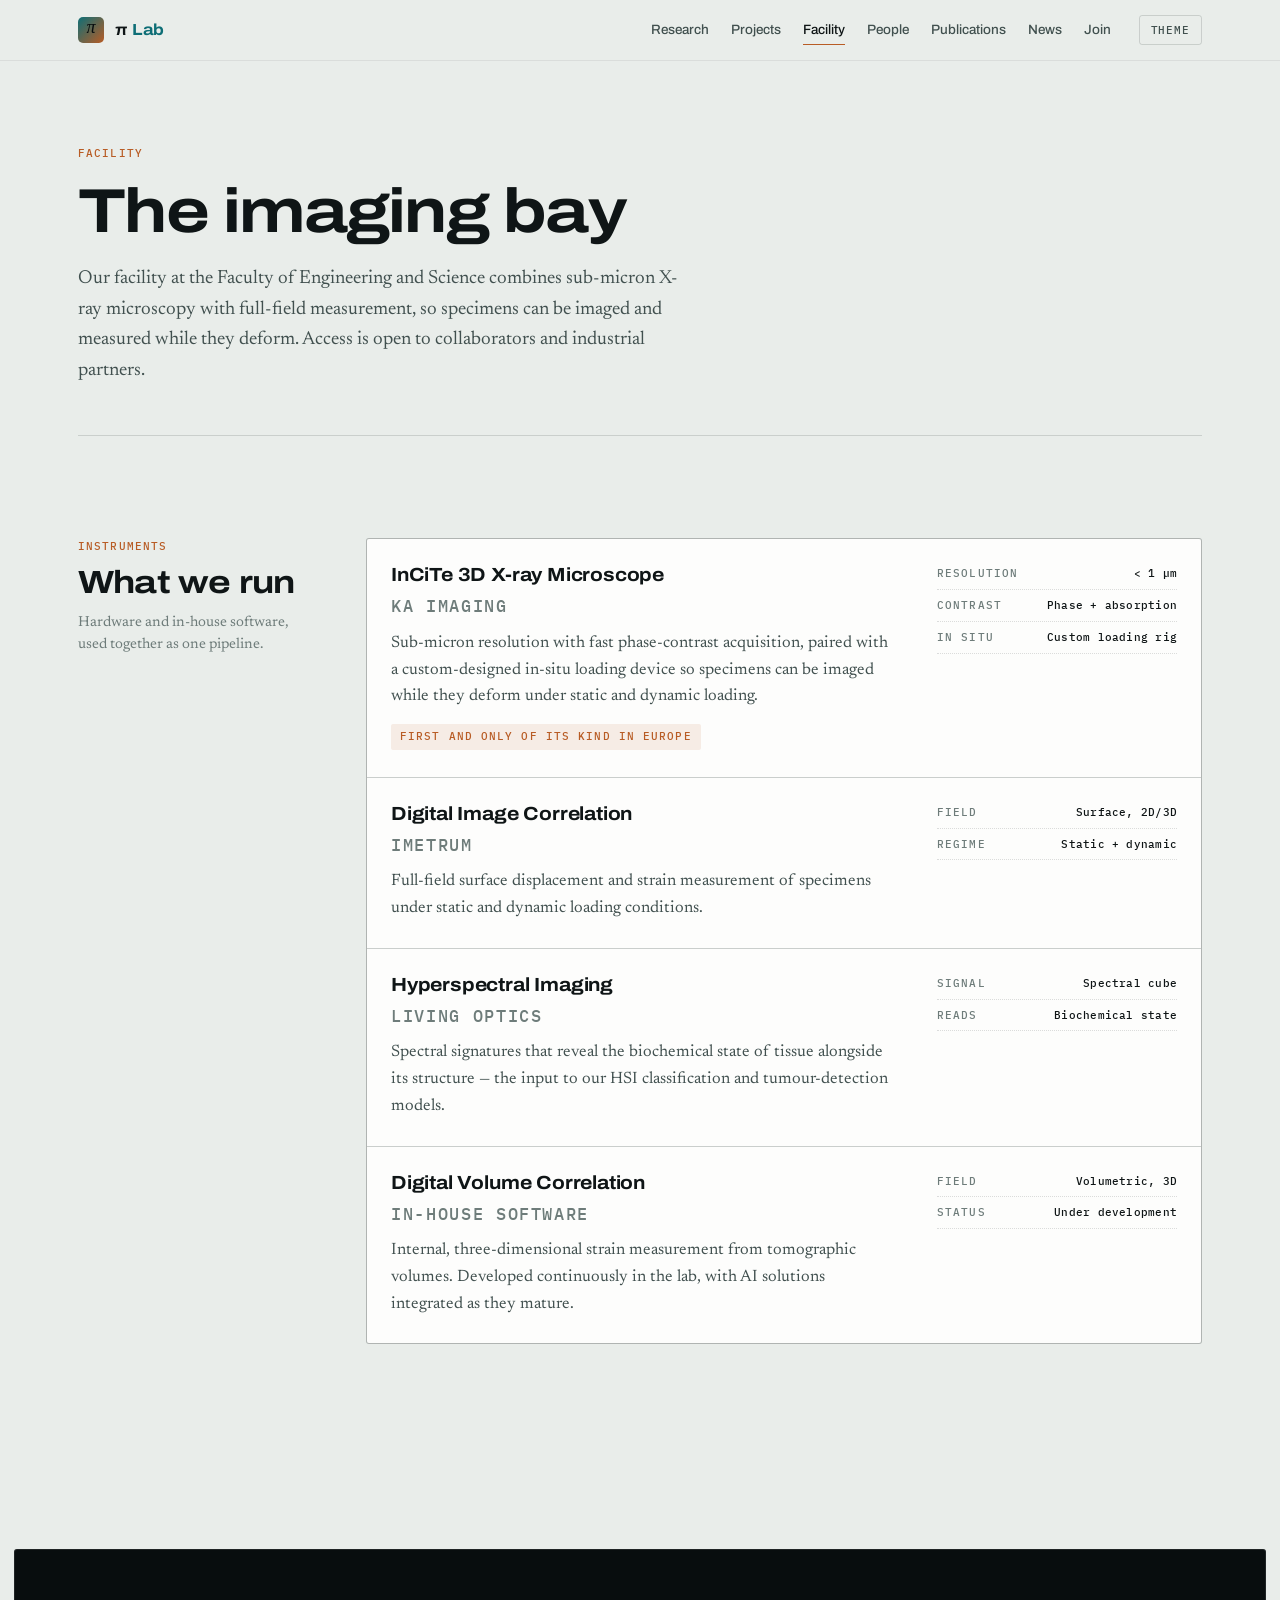
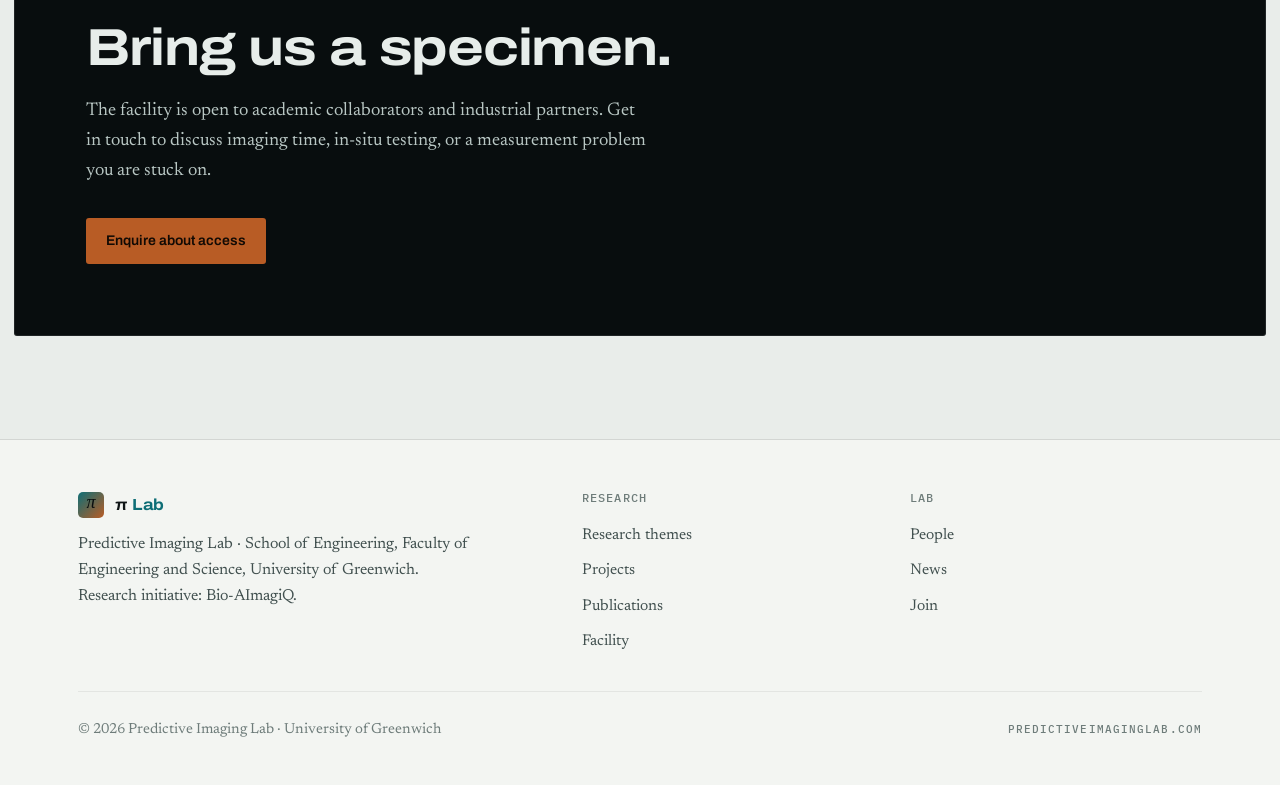
==== facility.html @ e4dbfa42 "Scaffold the pi Lab website Static multi-page site for the Predictive Imaging Lab, replacing the old" ====
<!doctype html>
<html lang="en">
<head>
<meta charset="utf-8">
<meta name="viewport" content="width=device-width,initial-scale=1">
<title>Facility — π Lab</title>
<meta name="description" content="The imaging facility at the Faculty of Engineering and Science, University of Greenwich: InCiTe 3D X-ray microscope, digital image correlation, hyperspectral imaging and digital volume correlation.">
<link rel="canonical" href="https://predictiveimaginglab.com/facility.html">
<meta property="og:title" content="Facility — π Lab">
<meta property="og:description" content="The imaging facility at the Faculty of Engineering and Science, University of Greenwich: InCiTe 3D X-ray microscope, digital image correlation, hyperspectral imaging and digital volume correlation.">
<meta property="og:type" content="website">
<link rel="icon" href="data:image/svg+xml,<svg xmlns='http://www.w3.org/2000/svg' viewBox='0 0 32 32'><rect width='32' height='32' rx='6' fill='%230E6E76'/><text x='16' y='24' font-size='21' font-family='Georgia,serif' font-style='italic' text-anchor='middle' fill='%23E9EDEA'>&#960;</text></svg>">
<link rel="preconnect" href="https://fonts.googleapis.com">
<link rel="preconnect" href="https://fonts.gstatic.com" crossorigin>
<link rel="stylesheet" href="https://fonts.googleapis.com/css2?family=Archivo:wdth,wght@100..125,400..800&family=Newsreader:ital,opsz,wght@0,6..72,300..600;1,6..72,300..500&family=IBM+Plex+Mono:wght@400;500&display=swap">
<link rel="stylesheet" href="assets/css/site.css">
</head>
<body>

<a class="skip" href="#main">Skip to content</a>

<div class="topbar">
  <div class="wrap topbar-in">
    <a class="mark" href="index.html">
      <span class="mark-glyph" aria-hidden="true">&pi;</span>
      <span class="mark-name">&pi; <span>Lab</span></span>
    </a>
    <nav class="nav" aria-label="Primary">
      <a href="research.html">Research</a>
      <a href="projects.html">Projects</a>
      <a href="facility.html" aria-current="page">Facility</a>
      <a href="people.html">People</a>
      <a href="publications.html">Publications</a>
      <a href="news.html">News</a>
      <a href="join.html">Join</a>
    </nav>
    <button class="themebtn" id="theme" type="button">Theme</button>
  </div>
</div>

<main id="main">

<div class="wrap">
  <header class="masthead">
    <span class="kicker mono">Facility</span>
    <h1>The imaging bay</h1>
    <p>Our facility at the Faculty of Engineering and Science combines sub-micron X-ray microscopy with full-field measurement, so specimens can be imaged and measured while they deform. Access is open to collaborators and industrial partners.</p>
  </header>
</div>


<section>
  <div class="wrap grid">
    <div class="rail">
      <span class="kicker mono">Instruments</span>
      <h2>What we run</h2>
      <p>Hardware and in-house software, used together as one pipeline.</p>
    </div>
    <div>
      <div class="instruments rv">
        <article class="inst">
          <div>
            <h3>InCiTe 3D X-ray Microscope</h3>
            <p class="vendor mono">KA Imaging</p>
            <p>Sub-micron resolution with fast phase-contrast acquisition, paired with a custom-designed in&#8209;situ loading device so specimens can be imaged while they deform under static and dynamic loading.</p>
            <span class="flag mono">First and only of its kind in Europe</span>
          </div>
          <div class="specs mono">
            <div class="spec"><b>Resolution</b><span>&lt; 1 µm</span></div>
            <div class="spec"><b>Contrast</b><span>Phase + absorption</span></div>
            <div class="spec"><b>In situ</b><span>Custom loading rig</span></div>
          </div>
        </article>
        <article class="inst">
          <div>
            <h3>Digital Image Correlation</h3>
            <p class="vendor mono">Imetrum</p>
            <p>Full-field surface displacement and strain measurement of specimens under static and dynamic loading conditions.</p>
          </div>
          <div class="specs mono">
            <div class="spec"><b>Field</b><span>Surface, 2D/3D</span></div>
            <div class="spec"><b>Regime</b><span>Static + dynamic</span></div>
          </div>
        </article>
        <article class="inst">
          <div>
            <h3>Hyperspectral Imaging</h3>
            <p class="vendor mono">Living Optics</p>
            <p>Spectral signatures that reveal the biochemical state of tissue alongside its structure — the input to our HSI classification and tumour-detection models.</p>
          </div>
          <div class="specs mono">
            <div class="spec"><b>Signal</b><span>Spectral cube</span></div>
            <div class="spec"><b>Reads</b><span>Biochemical state</span></div>
          </div>
        </article>
        <article class="inst">
          <div>
            <h3>Digital Volume Correlation</h3>
            <p class="vendor mono">In-house software</p>
            <p>Internal, three-dimensional strain measurement from tomographic volumes. Developed continuously in the lab, with AI solutions integrated as they mature.</p>
          </div>
          <div class="specs mono">
            <div class="spec"><b>Field</b><span>Volumetric, 3D</span></div>
            <div class="spec"><b>Status</b><span>Under development</span></div>
          </div>
        </article>
      </div>
    </div>
  </div>
</section>

<section style="padding-bottom:clamp(56px,8vw,104px)">
  <div class="join">
    <h2>Bring us a specimen.</h2>
    <p>The facility is open to academic collaborators and industrial partners. Get in touch to discuss imaging time, in&#8209;situ testing, or a measurement problem you are stuck on.</p>
    <div class="cta-row">
      <a class="btn btn-a" href="join.html">Enquire about access</a>
    </div>
  </div>
</section>


</main>

<footer>
  <div class="wrap">
    <div class="foot-grid">
      <div class="foot-about">
        <a class="mark" href="index.html">
          <span class="mark-glyph" aria-hidden="true">&pi;</span>
          <span class="mark-name">&pi; <span>Lab</span></span>
        </a>
        <p>Predictive Imaging Lab &middot; School of Engineering, Faculty of Engineering and Science, University of Greenwich. Research initiative: Bio&#8209;AImagiQ.</p>
      </div>
      <div class="foot-col">
        <h4>Research</h4>
        <a href="research.html">Research themes</a>
        <a href="projects.html">Projects</a>
        <a href="publications.html">Publications</a>
        <a href="facility.html">Facility</a>
      </div>
      <div class="foot-col">
        <h4>Lab</h4>
        <a href="people.html">People</a>
        <a href="news.html">News</a>
        <a href="join.html">Join</a>
      </div>
    </div>
    <div class="foot-base">
      <span>&copy; 2026 Predictive Imaging Lab &middot; University of Greenwich</span>
      <span class="mono">predictiveimaginglab.com</span>
    </div>
  </div>
</footer>

<script src="assets/js/tomo.js"></script>
<script src="assets/js/site.js"></script>
</body>
</html>
---- assets/css/site.css ----
/* ==========================================================================
   π Lab — Predictive Imaging Lab, University of Greenwich
   Design system: "Bench & Detector"

   The page ground is a cool lab bench; imaging surfaces are deep detector
   panels inset into it. The accent pair (teal / copper) is the two poles of
   a compressive/tensile strain map, so the brand gradient is a real
   scientific colormap rather than decoration.
   ========================================================================== */

/* --------------------------------------------------------------- tokens -- */
:root{
  --bench:#E9EDEA;
  --bench-2:#F3F5F2;
  --surface:#FDFDFC;
  --film:#080D0E;
  --film-2:#101819;
  --film-ink:#E7EDEA;
  --ink:#0F1516;
  --ink-2:#41504F;
  --ink-3:#6E7C7A;
  --line:rgba(15,21,22,.14);
  --line-2:rgba(15,21,22,.07);
  --teal:#0E6E76;
  --teal-soft:rgba(14,110,118,.10);
  --copper:#B85C25;
  --copper-soft:rgba(184,92,37,.10);
  --r:3px;
  --nav-h:60px;
}
@media (prefers-color-scheme: dark){
  :root:not([data-theme="light"]){
    --bench:#080D0E;
    --bench-2:#0D1415;
    --surface:#121A1B;
    --film:#05090A;
    --film-2:#0D1516;
    --film-ink:#E7EDEA;
    --ink:#E4EBE8;
    --ink-2:#A5B3B0;
    --ink-3:#768482;
    --line:rgba(228,235,232,.15);
    --line-2:rgba(228,235,232,.07);
    --teal:#4FBEC0;
    --teal-soft:rgba(79,190,192,.12);
    --copper:#E08A45;
    --copper-soft:rgba(224,138,69,.12);
  }
}
:root[data-theme="dark"]{
  --bench:#080D0E;
  --bench-2:#0D1415;
  --surface:#121A1B;
  --film:#05090A;
  --film-2:#0D1516;
  --film-ink:#E7EDEA;
  --ink:#E4EBE8;
  --ink-2:#A5B3B0;
  --ink-3:#768482;
  --line:rgba(228,235,232,.15);
  --line-2:rgba(228,235,232,.07);
  --teal:#4FBEC0;
  --teal-soft:rgba(79,190,192,.12);
  --copper:#E08A45;
  --copper-soft:rgba(224,138,69,.12);
}

/* ---------------------------------------------------------------- base -- */
*{box-sizing:border-box}
html{scroll-behavior:smooth;scroll-padding-top:calc(var(--nav-h) + 20px)}
body{
  margin:0;
  background:var(--bench);
  color:var(--ink);
  font-family:"Newsreader",Georgia,serif;
  font-optical-sizing:auto;
  font-size:17px;
  line-height:1.62;
  -webkit-font-smoothing:antialiased;
}
h1,h2,h3,h4,.display{
  font-family:"Archivo","Helvetica Neue",Arial,sans-serif;
  font-variation-settings:"wdth" 118;
  font-weight:700;
  letter-spacing:-.015em;
  line-height:1.05;
  text-wrap:balance;
  margin:0;
}
p{margin:0}
a{color:inherit}
img{max-width:100%;display:block}
:focus-visible{outline:2px solid var(--copper);outline-offset:3px}

.mono{
  font-family:"IBM Plex Mono",ui-monospace,SFMono-Regular,Menlo,monospace;
  font-size:11px;
  letter-spacing:.1em;
  text-transform:uppercase;
  font-weight:500;
}
.wrap{max-width:1180px;margin:0 auto;padding:0 28px}
.skip{
  position:absolute;left:-9999px;top:0;z-index:100;
  background:var(--copper);color:#120A04;padding:10px 16px;border-radius:var(--r);
  font-family:"Archivo",sans-serif;font-size:14px;font-weight:600;text-decoration:none;
}
.skip:focus{left:12px;top:12px}

/* -------------------------------------------------------------- top bar -- */
.topbar{
  position:sticky;top:0;z-index:40;
  background:color-mix(in srgb, var(--bench) 88%, transparent);
  backdrop-filter:blur(10px);
  border-bottom:1px solid var(--line-2);
}
.topbar-in{display:flex;align-items:center;gap:28px;height:var(--nav-h)}
.mark{display:flex;align-items:center;gap:11px;text-decoration:none;margin-right:auto}
.mark-glyph{
  width:26px;height:26px;border-radius:5px;flex:none;
  background:linear-gradient(135deg, var(--teal), var(--copper));
  display:flex;align-items:center;justify-content:center;
  font-family:"Newsreader",Georgia,serif;font-style:italic;font-weight:500;
  font-size:18px;line-height:1;color:var(--film);
  padding-bottom:2px;
}
.mark-name{
  font-family:"Archivo",sans-serif;font-variation-settings:"wdth" 112;
  font-weight:700;font-size:16px;letter-spacing:-.01em;
}
.mark-name span{color:var(--teal)}
.nav{display:flex;gap:22px}
.nav a{
  text-decoration:none;color:var(--ink-2);
  font-family:"Archivo",sans-serif;font-size:13.5px;font-weight:500;
  font-variation-settings:"wdth" 100;
  padding:4px 0;border-bottom:1px solid transparent;
}
.nav a:hover{color:var(--ink);border-bottom-color:var(--copper)}
.nav a[aria-current="page"]{color:var(--ink);border-bottom-color:var(--copper)}
.themebtn{
  border:1px solid var(--line);background:transparent;color:var(--ink-2);
  border-radius:var(--r);height:30px;padding:0 11px;cursor:pointer;
  font-family:"IBM Plex Mono",monospace;font-size:11px;
  letter-spacing:.08em;text-transform:uppercase;font-weight:500;
}
.themebtn:hover{color:var(--ink);border-color:var(--ink-3)}

/* ------------------------------------------------------ home hero panel -- */
.hero{padding:14px 14px 0}
.panel{
  position:relative;background:var(--film);border-radius:var(--r);overflow:hidden;
  min-height:min(80vh,720px);display:flex;flex-direction:column;justify-content:flex-end;
}
.panel canvas{position:absolute;inset:0;width:100%;height:100%;display:block}
.scrim{
  position:absolute;inset:0;
  background:
    linear-gradient(100deg, rgba(5,9,10,.96) 0%, rgba(5,9,10,.86) 32%, rgba(5,9,10,.10) 66%, rgba(5,9,10,0) 100%),
    linear-gradient(to top, rgba(5,9,10,.88) 0%, rgba(5,9,10,0) 46%),
    rgba(5,9,10,.24);
}
.hero-wrap{position:relative}
.hero-copy{padding:0 0 34px;max-width:900px}
.eyebrow{color:#7FA8A6;margin-bottom:22px}
.hero h1{
  font-size:clamp(38px,6.1vw,78px);
  color:var(--film-ink);
  font-variation-settings:"wdth" 122;
  font-weight:800;
  letter-spacing:-.03em;
}
.hero h1 em{
  font-family:"Newsreader",Georgia,serif;
  font-style:italic;font-weight:400;
  letter-spacing:-.01em;
  color:#F0C79B;
}
.lede{margin-top:24px;max-width:56ch;font-size:19px;line-height:1.6;color:#B9C7C4}
.cta-row{display:flex;flex-wrap:wrap;gap:12px;margin-top:32px}
.btn{
  display:inline-flex;align-items:center;gap:9px;text-decoration:none;
  font-family:"Archivo",sans-serif;font-size:14px;font-weight:600;
  padding:12px 20px;border-radius:var(--r);
}
.btn-a{background:var(--copper);color:#120A04}
.btn-a:hover{background:#D9752F}
.btn-b{border:1px solid rgba(231,237,234,.32);color:#DDE6E3}
.btn-b:hover{border-color:#DDE6E3;background:rgba(231,237,234,.07)}
.btn-light{border:1px solid var(--line);color:var(--ink)}
.btn-light:hover{border-color:var(--ink-3);background:var(--bench-2)}
.hud{position:relative;border-top:1px solid rgba(231,237,234,.14)}
.hud-in{
  display:flex;flex-wrap:wrap;gap:8px 26px;align-items:center;
  padding-top:12px;padding-bottom:12px;color:#87A09D;
}
.hud .dot{display:inline-block;width:7px;height:7px;border-radius:50%;margin-right:7px;vertical-align:1px}
.hud .z{margin-left:auto;font-variant-numeric:tabular-nums;color:#B9C7C4}

/* ----------------------------------------------- interior page masthead -- */
.masthead{padding:clamp(48px,7vw,84px) 0 clamp(34px,4vw,48px);border-bottom:1px solid var(--line)}
.masthead .kicker{color:var(--copper);display:block;margin-bottom:16px}
.masthead h1{font-size:clamp(34px,5.2vw,62px);letter-spacing:-.028em}
.masthead p{margin-top:20px;max-width:62ch;color:var(--ink-2);font-size:19px}

/* ------------------------------------------------------ section scaffold -- */
section{padding:clamp(56px,8vw,104px) 0}
.grid{display:grid;grid-template-columns:minmax(0,224px) minmax(0,1fr);gap:clamp(28px,5vw,64px)}
.rail{position:sticky;top:calc(var(--nav-h) + 28px);align-self:start}
.rail .kicker{color:var(--copper);display:block;margin-bottom:10px}
.rail p{font-size:14.5px;line-height:1.5;color:var(--ink-3);margin-top:12px}
.rail h2{font-size:clamp(26px,2.5vw,32px)}
h2{font-size:clamp(28px,3.6vw,42px);letter-spacing:-.025em}
.section-sub{margin-top:16px;max-width:62ch;color:var(--ink-2);font-size:18px}

/* ------------------------------------------------------------- thesis -- */
.thesis{border-bottom:1px solid var(--line-2)}
.statement{font-size:clamp(22px,2.7vw,31px);line-height:1.4;max-width:26ch;letter-spacing:-.015em}
.thesis .sub{font-size:17.5px;line-height:1.62;color:var(--ink-2);max-width:60ch;margin-top:26px}
.thesis .sub + .sub{margin-top:20px}
.thesis-cols{display:grid;grid-template-columns:1fr 1fr;gap:clamp(28px,5vw,56px)}

/* -------------------------------------------------------- instruments -- */
.instruments{
  display:grid;gap:1px;background:var(--line);
  border:1px solid var(--line);border-radius:var(--r);overflow:hidden;
}
.inst{
  background:var(--surface);padding:26px 24px;display:grid;
  grid-template-columns:minmax(0,1fr) minmax(0,240px);gap:24px;align-items:start;
}
.inst h3{font-size:19px;font-variation-settings:"wdth" 110;letter-spacing:-.01em}
.inst .vendor{color:var(--ink-3);margin-top:8px}
.inst p{color:var(--ink-2);font-size:16.5px;margin-top:10px;max-width:56ch}
.specs{display:flex;flex-direction:column;gap:7px}
.spec{display:flex;justify-content:space-between;gap:14px;border-bottom:1px dotted var(--line);padding-bottom:6px}
.spec b{color:var(--ink-3);font-weight:500}
.spec span{color:var(--ink);font-variant-numeric:tabular-nums;text-transform:none;letter-spacing:.02em}
.flag{
  display:inline-block;margin-top:14px;padding:4px 9px;border-radius:2px;
  background:var(--copper-soft);color:var(--copper);
}

/* -------------------------------------------------------------- models -- */
.models{display:flex;flex-direction:column}
.model{
  display:grid;grid-template-columns:minmax(0,168px) minmax(0,1fr) minmax(0,210px);
  gap:26px;align-items:baseline;
  padding:26px 0;border-top:1px solid var(--line);
}
.model:last-child{border-bottom:1px solid var(--line)}
.model-name{
  font-family:"Archivo",sans-serif;font-variation-settings:"wdth" 115;
  font-weight:700;font-size:22px;letter-spacing:-.02em;
}
.model-name .tag{display:block;margin-top:7px;color:var(--teal)}
.model p{color:var(--ink-2);font-size:17px}
.doi{
  text-decoration:none;color:var(--ink-3);display:block;text-align:right;overflow-wrap:anywhere;
  text-transform:none;letter-spacing:.02em;
}
.doi:hover{color:var(--copper)}
.doi .venue{
  display:block;color:var(--ink);text-transform:none;letter-spacing:0;
  font-family:"Newsreader",serif;font-size:15px;margin-bottom:5px;
  overflow-wrap:normal;text-wrap:balance;
}

/* ------------------------------------------------------------ projects -- */
.projects{
  display:grid;grid-template-columns:repeat(auto-fit,minmax(260px,1fr));gap:1px;
  background:var(--line);border:1px solid var(--line);border-radius:var(--r);overflow:hidden;
}
.proj{background:var(--surface);display:flex;flex-direction:column;transition:background .25s}
.proj:hover{background:var(--bench-2)}
.proj-img{height:104px;background:var(--film);position:relative;overflow:hidden}
.proj-img canvas{width:100%;height:100%;display:block}
.proj-body{padding:20px 22px 24px;display:flex;flex-direction:column;gap:12px;flex:1}
.proj h3{font-size:17.5px;font-variation-settings:"wdth" 108;letter-spacing:-.01em;line-height:1.2}
.proj p{color:var(--ink-2);font-size:16px;flex:1}
.lead{
  display:flex;align-items:center;gap:9px;color:var(--ink-3);
  padding-top:12px;border-top:1px solid var(--line-2);
}
.lead b{color:var(--ink);font-weight:500;letter-spacing:.04em}

/* project detail rows (projects page) */
.proj-row{
  display:grid;grid-template-columns:minmax(0,300px) minmax(0,1fr);gap:clamp(20px,3vw,40px);
  padding:34px 0;border-top:1px solid var(--line);align-items:start;
}
.proj-row:last-child{border-bottom:1px solid var(--line)}
.proj-row .media{background:var(--film);border-radius:var(--r);overflow:hidden;aspect-ratio:16/9}
.proj-row .media canvas{width:100%;height:100%;display:block}
.proj-row h3{font-size:22px;font-variation-settings:"wdth" 112;letter-spacing:-.018em}
.proj-row p{color:var(--ink-2);margin-top:14px;max-width:62ch}
.meta-row{display:flex;flex-wrap:wrap;gap:10px;margin-top:18px}
.pill{
  border:1px solid var(--line);border-radius:100px;padding:5px 12px;
  color:var(--ink-3);background:var(--surface);
}
.pill b{color:var(--ink);font-weight:500}

/* ------------------------------------------------------------- chips -- */
.underway{display:flex;flex-wrap:wrap;gap:8px}
.chip{
  border:1px solid var(--line);border-radius:100px;padding:8px 15px;
  font-size:14.5px;color:var(--ink-2);background:var(--surface);
}
.chip:hover{border-color:var(--teal);color:var(--ink)}

/* ------------------------------------------------------------- people -- */
.people{display:grid;grid-template-columns:repeat(auto-fit,minmax(168px,1fr));gap:22px}
.person{display:flex;flex-direction:column;gap:12px}
.avatar{aspect-ratio:1;background:var(--film);border-radius:var(--r);overflow:hidden}
.avatar canvas{width:100%;height:100%;display:block}
.person h3{font-size:16.5px;font-variation-settings:"wdth" 106;letter-spacing:-.005em}
.person .role{color:var(--ink-3);margin-top:5px}
.person .links{margin-top:8px;display:flex;gap:12px}
.person .links a{color:var(--teal);text-decoration:none;font-size:12px}
.person .links a:hover{text-decoration:underline}

.roster{display:flex;flex-direction:column;gap:0}
.roster-row{
  display:grid;grid-template-columns:minmax(0,1fr) minmax(0,1.4fr) minmax(0,140px);
  gap:22px;padding:18px 0;border-top:1px solid var(--line);align-items:baseline;
}
.roster-row:last-child{border-bottom:1px solid var(--line)}
.roster-row h3{font-size:17px;font-variation-settings:"wdth" 106}
.roster-row p{color:var(--ink-2);font-size:16px}
.roster-row .aff{color:var(--ink-3);text-align:right}

/* ------------------------------------------------------- publications -- */
.pubyear{
  display:flex;align-items:baseline;gap:14px;
  margin:44px 0 4px;padding-bottom:10px;border-bottom:1px solid var(--line);
}
.pubyear h3{font-size:26px;font-variation-settings:"wdth" 118;letter-spacing:-.02em}
.pubyear span{color:var(--ink-3)}
.pub{
  display:grid;grid-template-columns:minmax(0,1fr) minmax(0,180px);gap:24px;
  padding:20px 0;border-bottom:1px solid var(--line-2);align-items:start;
}
.pub h4{font-size:17.5px;font-variation-settings:"wdth" 104;line-height:1.32;letter-spacing:-.008em}
.pub .authors{color:var(--ink-2);font-size:15.5px;margin-top:7px}
.pub .authors b{color:var(--ink);font-weight:600}
.pub .venue{color:var(--ink-3);margin-top:7px;font-style:italic;font-size:15.5px}
.pub .links{display:flex;flex-direction:column;gap:6px;align-items:flex-end;text-align:right}
.pub .links a{
  color:var(--teal);text-decoration:none;overflow-wrap:anywhere;
  /* a DOI is case-sensitive — never let the mono label style upcase it */
  text-transform:none;letter-spacing:.02em;
}
.pub .links a:hover{color:var(--copper)}

/* --------------------------------------------------------------- news -- */
.newslist{display:flex;flex-direction:column}
.newsitem{
  display:grid;grid-template-columns:minmax(0,150px) minmax(0,1fr);gap:26px;
  padding:26px 0;border-top:1px solid var(--line);align-items:start;
}
.newsitem:last-child{border-bottom:1px solid var(--line)}
.newsitem time{color:var(--ink-3);font-variant-numeric:tabular-nums}
.newsitem h3{font-size:19px;font-variation-settings:"wdth" 108;letter-spacing:-.012em}
.newsitem p{color:var(--ink-2);margin-top:10px;max-width:62ch;font-size:16.5px}
.newsitem .links{display:flex;flex-wrap:wrap;gap:14px;margin-top:12px}
.newsitem .links a{color:var(--teal);text-decoration:none}
.newsitem .links a:hover{color:var(--copper)}

.notice{
  border:1px solid var(--line);border-left:3px solid var(--copper);
  border-radius:var(--r);background:var(--surface);padding:28px 30px;
}
.notice h3{font-size:24px;font-variation-settings:"wdth" 112;letter-spacing:-.02em}
.notice p{color:var(--ink-2);margin-top:14px;max-width:62ch}
.notice .meta{
  display:flex;flex-wrap:wrap;gap:20px;margin-top:20px;
  padding-top:18px;border-top:1px solid var(--line-2);color:var(--ink-3);
}
.notice .meta b{color:var(--copper);font-weight:500}

/* ---------------------------------------------------------- join panel -- */
.join{
  background:var(--film);border-radius:var(--r);padding:clamp(36px,6vw,72px);
  margin:0 14px;color:var(--film-ink);
  box-shadow:inset 0 0 0 1px rgba(231,237,234,.10);
}
.join h2{color:var(--film-ink);font-size:clamp(30px,4.4vw,52px)}
.join p{color:#B9C7C4;max-width:56ch;margin-top:20px;font-size:18.5px}
.join .cta-row{margin-top:32px}

/* contact / openings */
.cards{display:grid;grid-template-columns:repeat(auto-fit,minmax(250px,1fr));gap:20px}
.card{
  border:1px solid var(--line);border-radius:var(--r);background:var(--surface);
  padding:24px 24px 26px;display:flex;flex-direction:column;gap:10px;
}
.card h3{font-size:18px;font-variation-settings:"wdth" 108}
.card p{color:var(--ink-2);font-size:16px}
.card .who{color:var(--ink-3);margin-top:auto;padding-top:14px;border-top:1px solid var(--line-2)}
.contact-list{display:flex;flex-direction:column;gap:14px}
.contact-list div{border-bottom:1px solid var(--line-2);padding-bottom:14px}
.contact-list .lbl{color:var(--ink-3);display:block;margin-bottom:6px}
.contact-list a{color:var(--teal);text-decoration:none}
.contact-list a:hover{color:var(--copper)}

/* ------------------------------------------------------------- footer -- */
footer{border-top:1px solid var(--line);background:var(--bench-2);padding:52px 0 44px}
.foot-grid{
  display:grid;grid-template-columns:minmax(0,1.6fr) repeat(2,minmax(0,1fr));
  gap:36px;padding-bottom:32px;border-bottom:1px solid var(--line-2);
}
.foot-about p{color:var(--ink-2);font-size:16px;margin-top:14px;max-width:44ch}
.foot-col h4{font-size:12px;color:var(--ink-3);margin-bottom:14px;
  font-family:"IBM Plex Mono",monospace;letter-spacing:.1em;text-transform:uppercase;font-weight:500}
.foot-col a{
  display:block;text-decoration:none;color:var(--ink-2);
  font-size:15.5px;padding:5px 0;
}
.foot-col a:hover{color:var(--ink)}
.foot-base{
  display:flex;flex-wrap:wrap;gap:18px;align-items:baseline;
  justify-content:space-between;padding-top:26px;color:var(--ink-3);font-size:14.5px;
}

/* ------------------------------------------------------------ reveals -- */
.rv{
  opacity:0;transform:translateY(14px);
  transition:opacity .7s cubic-bezier(.2,.7,.3,1),transform .7s cubic-bezier(.2,.7,.3,1);
}
.rv.in{opacity:1;transform:none}

/* ---------------------------------------------------------- responsive -- */
@media (max-width:860px){
  .grid{grid-template-columns:1fr;gap:24px}
  .rail{position:static}
  .thesis-cols{grid-template-columns:1fr}
  .inst{grid-template-columns:1fr}
  .model{grid-template-columns:1fr;gap:12px}
  .doi{text-align:left}
  .proj-row{grid-template-columns:1fr}
  .roster-row{grid-template-columns:1fr;gap:8px}
  .roster-row .aff{text-align:left}
  .pub{grid-template-columns:1fr;gap:12px}
  .pub .links{align-items:flex-start;text-align:left}
  .newsitem{grid-template-columns:1fr;gap:10px}
  .foot-grid{grid-template-columns:1fr;gap:28px}
  .topbar-in{height:auto;flex-wrap:wrap;padding:10px 0;gap:10px 18px}
  .nav{width:100%;order:3;gap:16px;overflow-x:auto;padding-bottom:2px;scrollbar-width:none}
  .nav::-webkit-scrollbar{display:none}
  .nav a{white-space:nowrap}
  .join{margin:0 10px}
  .hero{padding:10px 10px 0}
  .scrim{background:
    linear-gradient(to top, rgba(5,9,10,.94) 30%, rgba(5,9,10,.55) 70%, rgba(5,9,10,.25) 100%),
    rgba(5,9,10,.30)}
}
@media (prefers-reduced-motion: reduce){
  html{scroll-behavior:auto}
  *{animation:none!important;transition:none!important}
  .rv{opacity:1;transform:none}
}
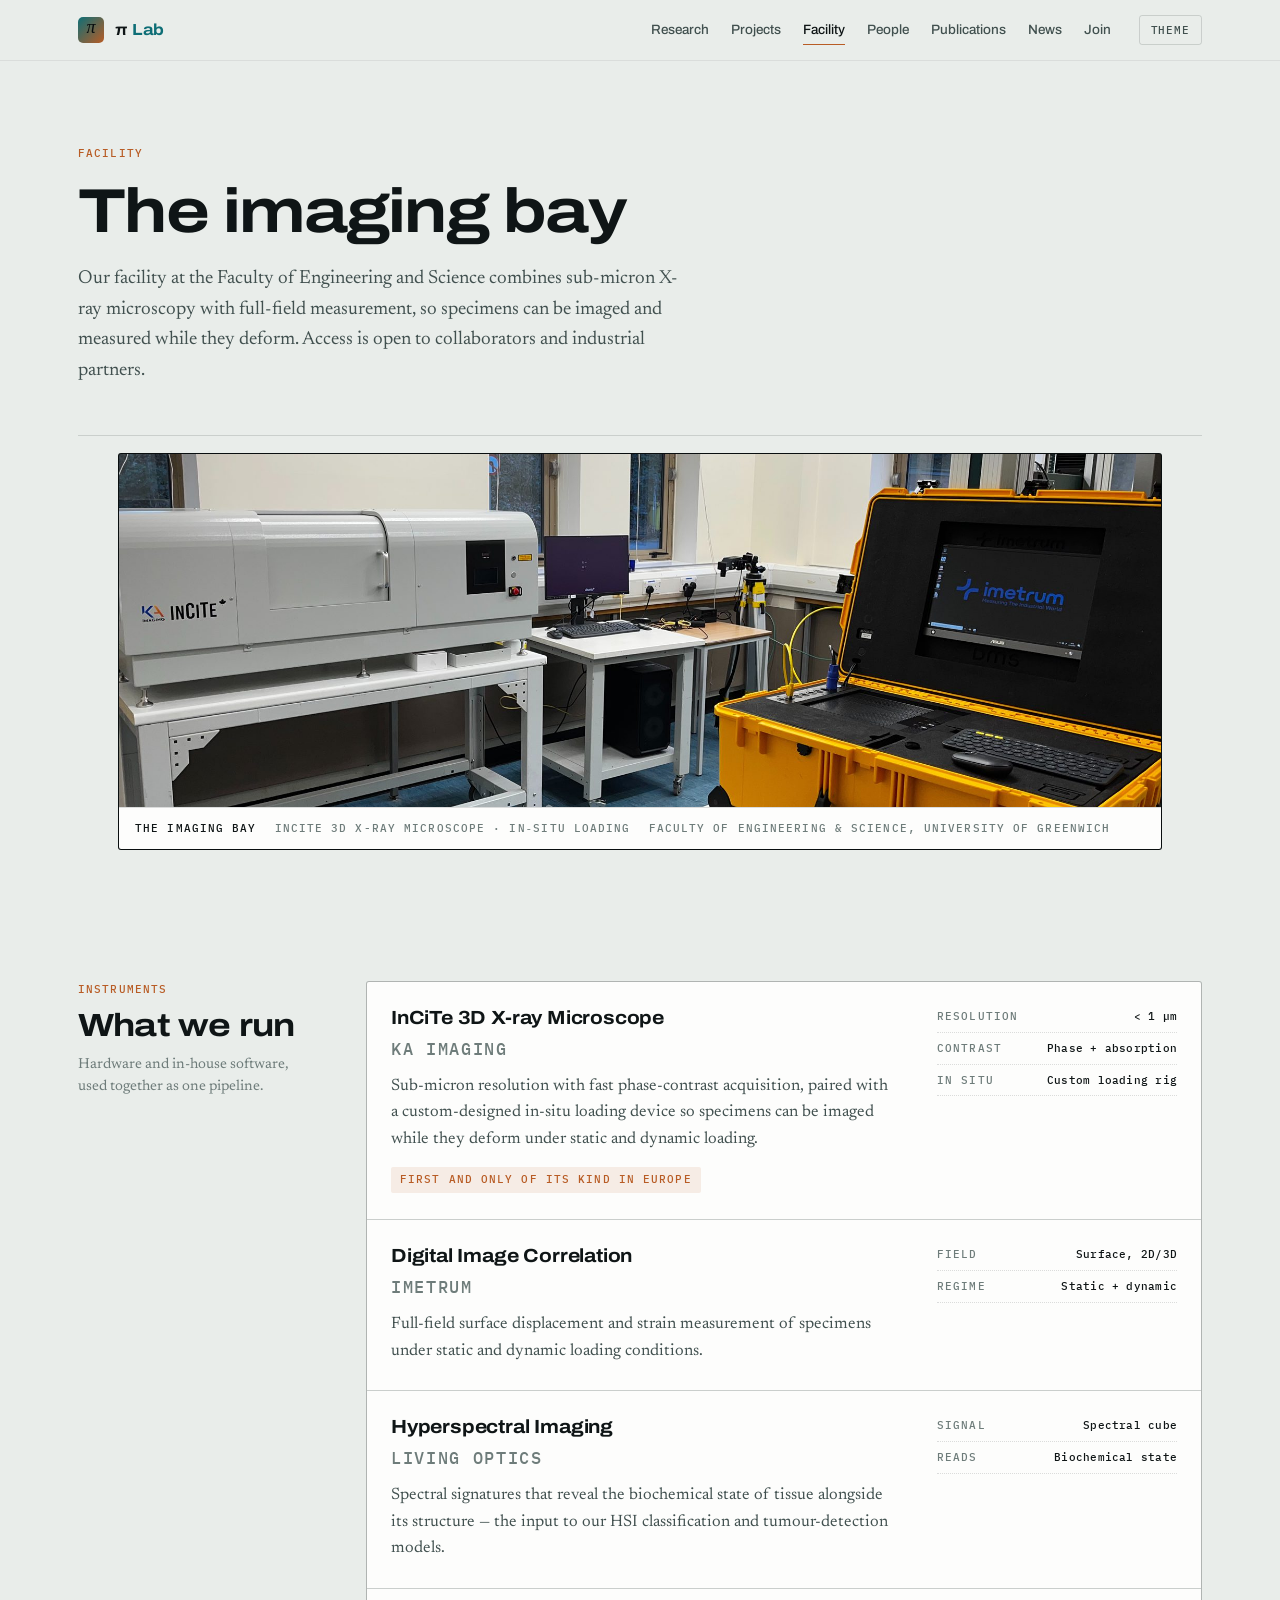
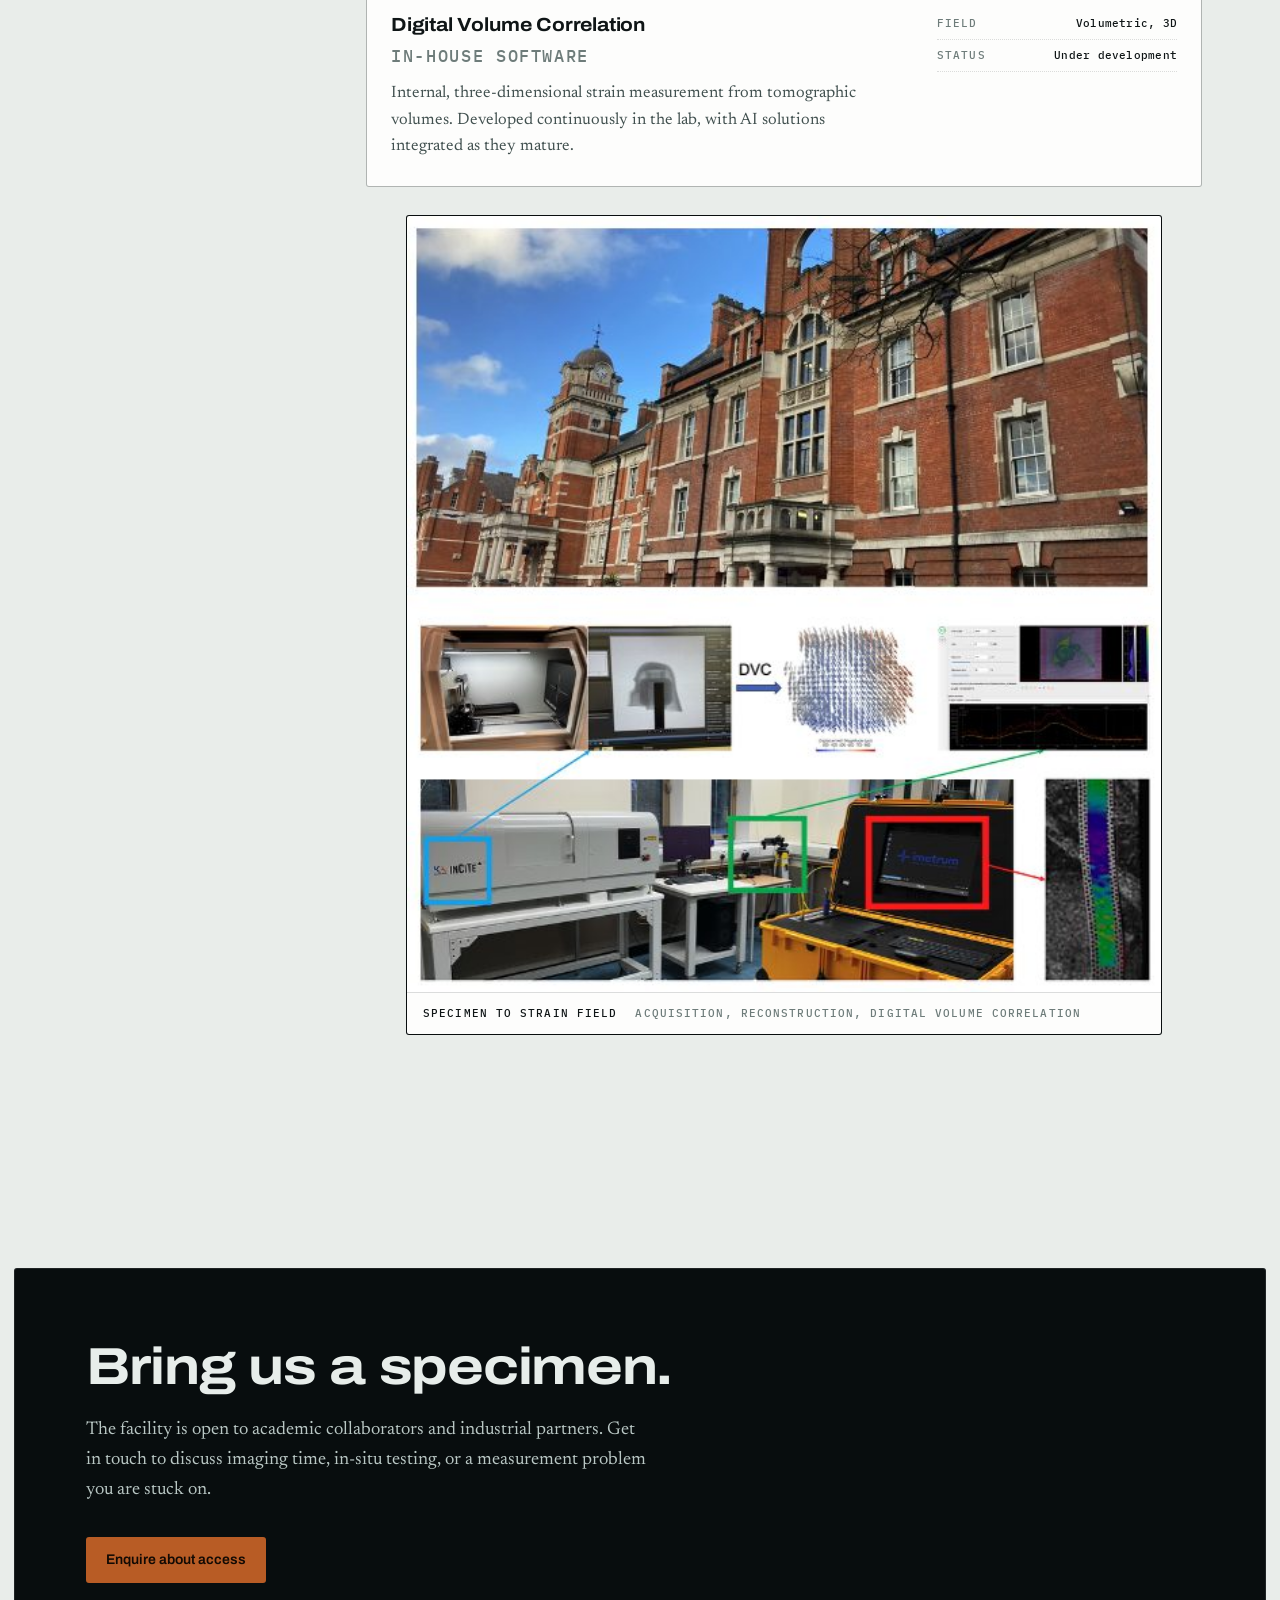
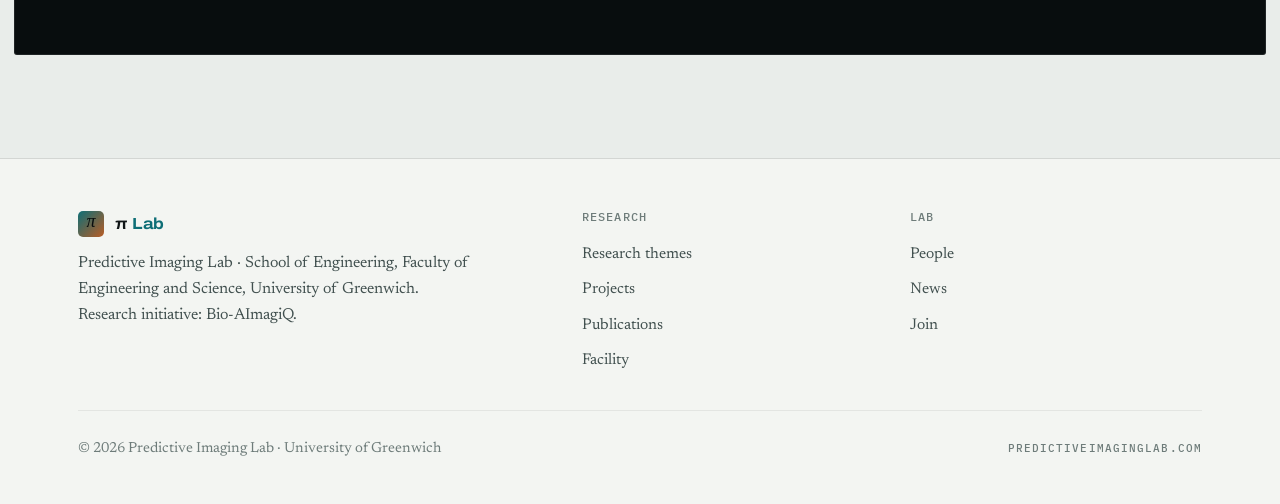
==== commit bf2230cb: "Replace generated tile placeholders with real imagery The project cards on the home page and the pro" ====
--- a/facility.html
+++ b/facility.html
@@ -46,6 +46,19 @@
     <h1>The imaging bay</h1>
     <p>Our facility at the Faculty of Engineering and Science combines sub-micron X-ray microscopy with full-field measurement, so specimens can be imaged and measured while they deform. Access is open to collaborators and industrial partners.</p>
   </header>
+</div>
+
+<div class="wrap">
+  <figure class="plate rv">
+    <img src="assets/img/facility-bay.jpg"
+         alt="The imaging bay: the InCiTe 3D X-ray microscope alongside portable acquisition equipment on the laboratory bench"
+         loading="lazy" decoding="async">
+    <figcaption class="mono">
+      <b>The imaging bay</b>
+      <span>InCiTe 3D X-ray microscope &middot; in&#8209;situ loading</span>
+      <span>Faculty of Engineering &amp; Science, University of Greenwich</span>
+    </figcaption>
+  </figure>
 </div>
 
 
@@ -105,6 +118,13 @@
           </div>
         </article>
       </div>
+
+      <figure class="plate rv" style="margin-top:28px">
+        <img src="assets/img/facility-pipeline.jpg"
+             alt="The measurement pipeline: the Greenwich campus, the scanner and acquisition workstation, and the resulting digital volume correlation strain field"
+             loading="lazy" decoding="async">
+        <figcaption class="mono"><b>Specimen to strain field</b><span>Acquisition, reconstruction, digital volume correlation</span></figcaption>
+      </figure>
     </div>
   </div>
 </section>
--- a/assets/css/site.css
+++ b/assets/css/site.css
@@ -275,6 +275,14 @@
 .proj:hover{background:var(--bench-2)}
 .proj-img{height:104px;background:var(--film);position:relative;overflow:hidden}
 .proj-img canvas{width:100%;height:100%;display:block}
+.proj-img img{
+  width:100%;height:100%;display:block;object-fit:cover;
+  /* the source illustrations are far more saturated than the palette;
+     damping them keeps the card grid reading as one system */
+  filter:saturate(.72) contrast(1.04) brightness(.86);
+  transition:filter .3s, transform .5s cubic-bezier(.2,.7,.3,1);
+}
+.proj:hover .proj-img img{filter:saturate(1) contrast(1) brightness(1);transform:scale(1.03)}
 .proj-body{padding:20px 22px 24px;display:flex;flex-direction:column;gap:12px;flex:1}
 .proj h3{font-size:17.5px;font-variation-settings:"wdth" 108;letter-spacing:-.01em;line-height:1.2}
 .proj p{color:var(--ink-2);font-size:16px;flex:1}
@@ -291,7 +299,9 @@
 }
 .proj-row:last-child{border-bottom:1px solid var(--line)}
 .proj-row .media{background:var(--film);border-radius:var(--r);overflow:hidden;aspect-ratio:16/9}
-.proj-row .media canvas{width:100%;height:100%;display:block}
+.proj-row .media img{width:100%;height:100%;display:block;object-fit:cover;filter:saturate(.72) contrast(1.04) brightness(.86);transition:filter .3s}
+.proj-row:hover .media img{filter:none}
+.media canvas{width:100%;height:100%;display:block}
 .proj-row h3{font-size:22px;font-variation-settings:"wdth" 112;letter-spacing:-.018em}
 .proj-row p{color:var(--ink-2);margin-top:14px;max-width:62ch}
 .meta-row{display:flex;flex-wrap:wrap;gap:10px;margin-top:18px}
@@ -460,3 +470,19 @@
   *{animation:none!important;transition:none!important}
   .rv{opacity:1;transform:none}
 }
+
+
+/* ---------- photographic plates ---------- */
+.plate{
+  position:relative;border:1px solid var(--line);border-radius:var(--r);
+  overflow:hidden;background:var(--film);margin-bottom:28px;
+}
+.plate img{width:100%;display:block}
+.plate figcaption{
+  display:flex;flex-wrap:wrap;gap:6px 18px;align-items:baseline;
+  padding:12px 16px;background:var(--surface);border-top:1px solid var(--line);
+  color:var(--ink-3);
+}
+.plate figcaption b{color:var(--ink);font-weight:500}
+.plate-inline{display:grid;grid-template-columns:minmax(0,1fr) minmax(0,320px);gap:24px;align-items:start}
+@media (max-width:860px){.plate-inline{grid-template-columns:1fr}}
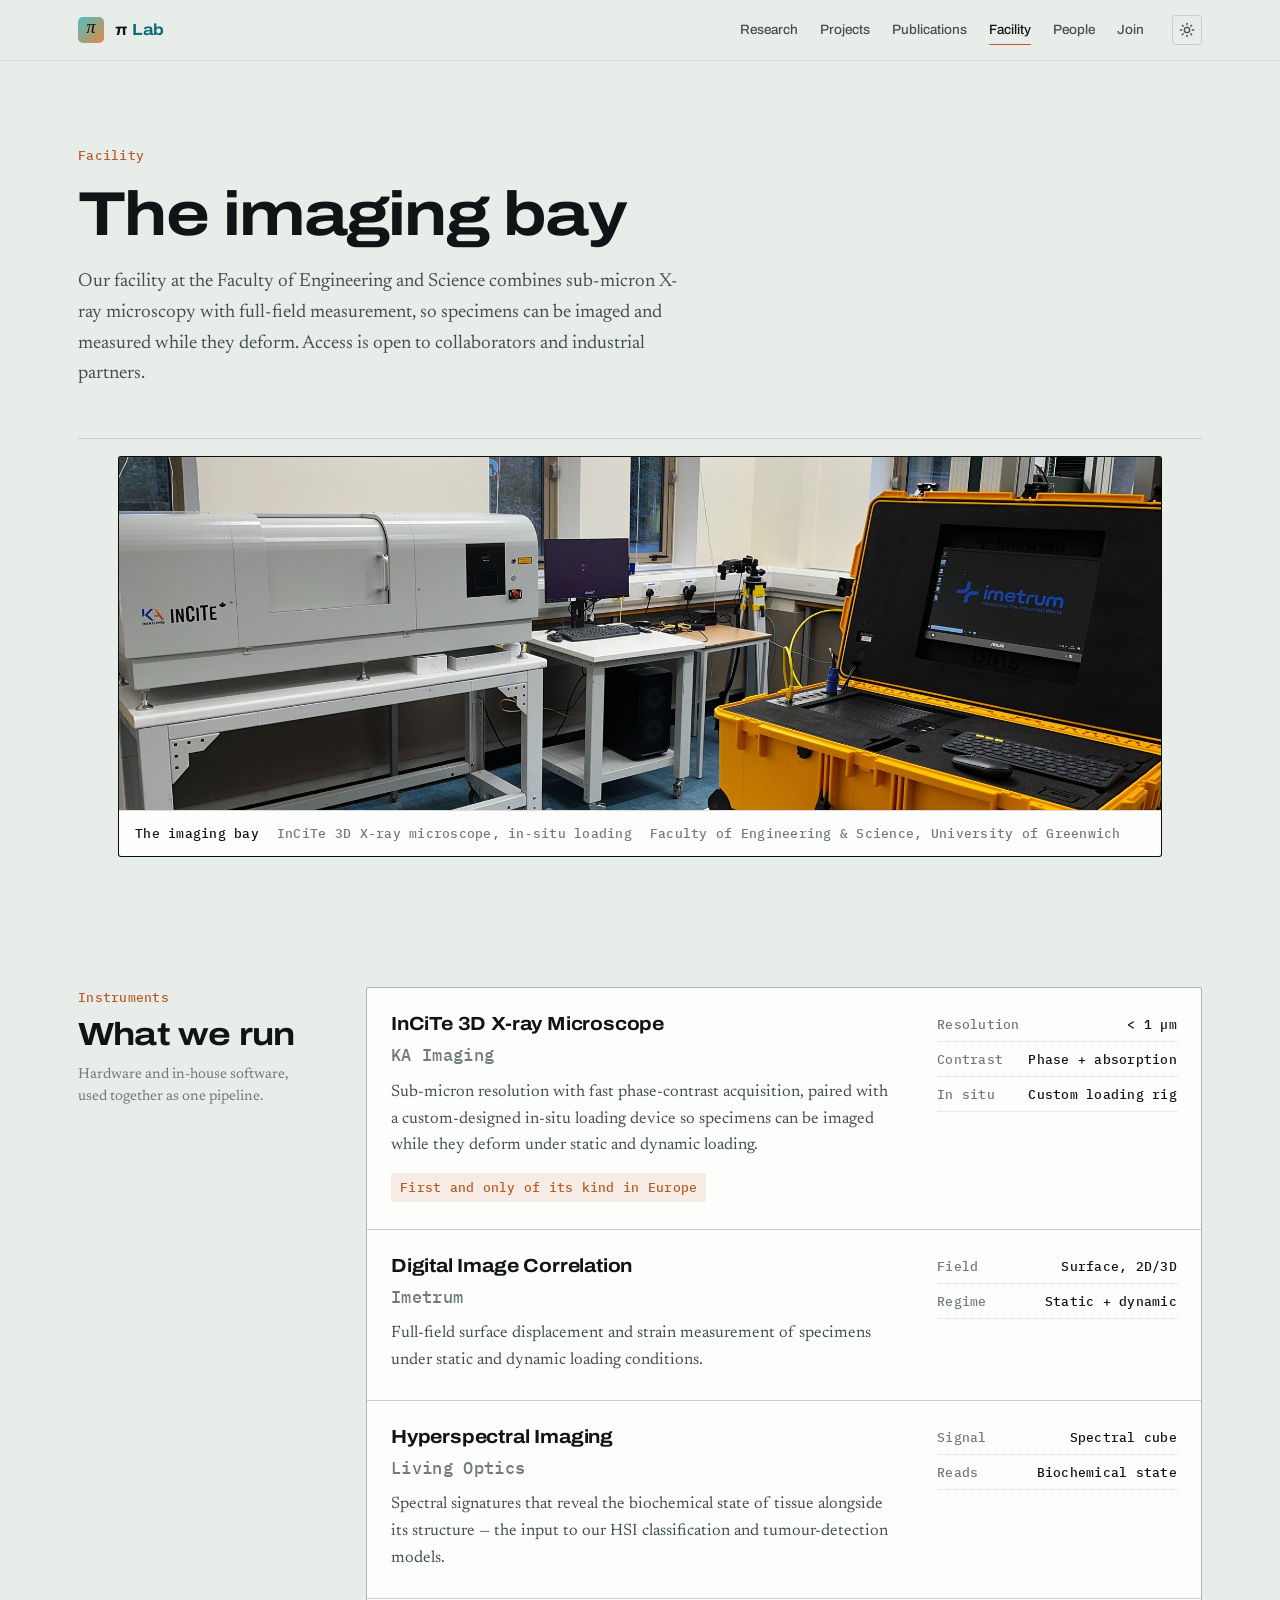
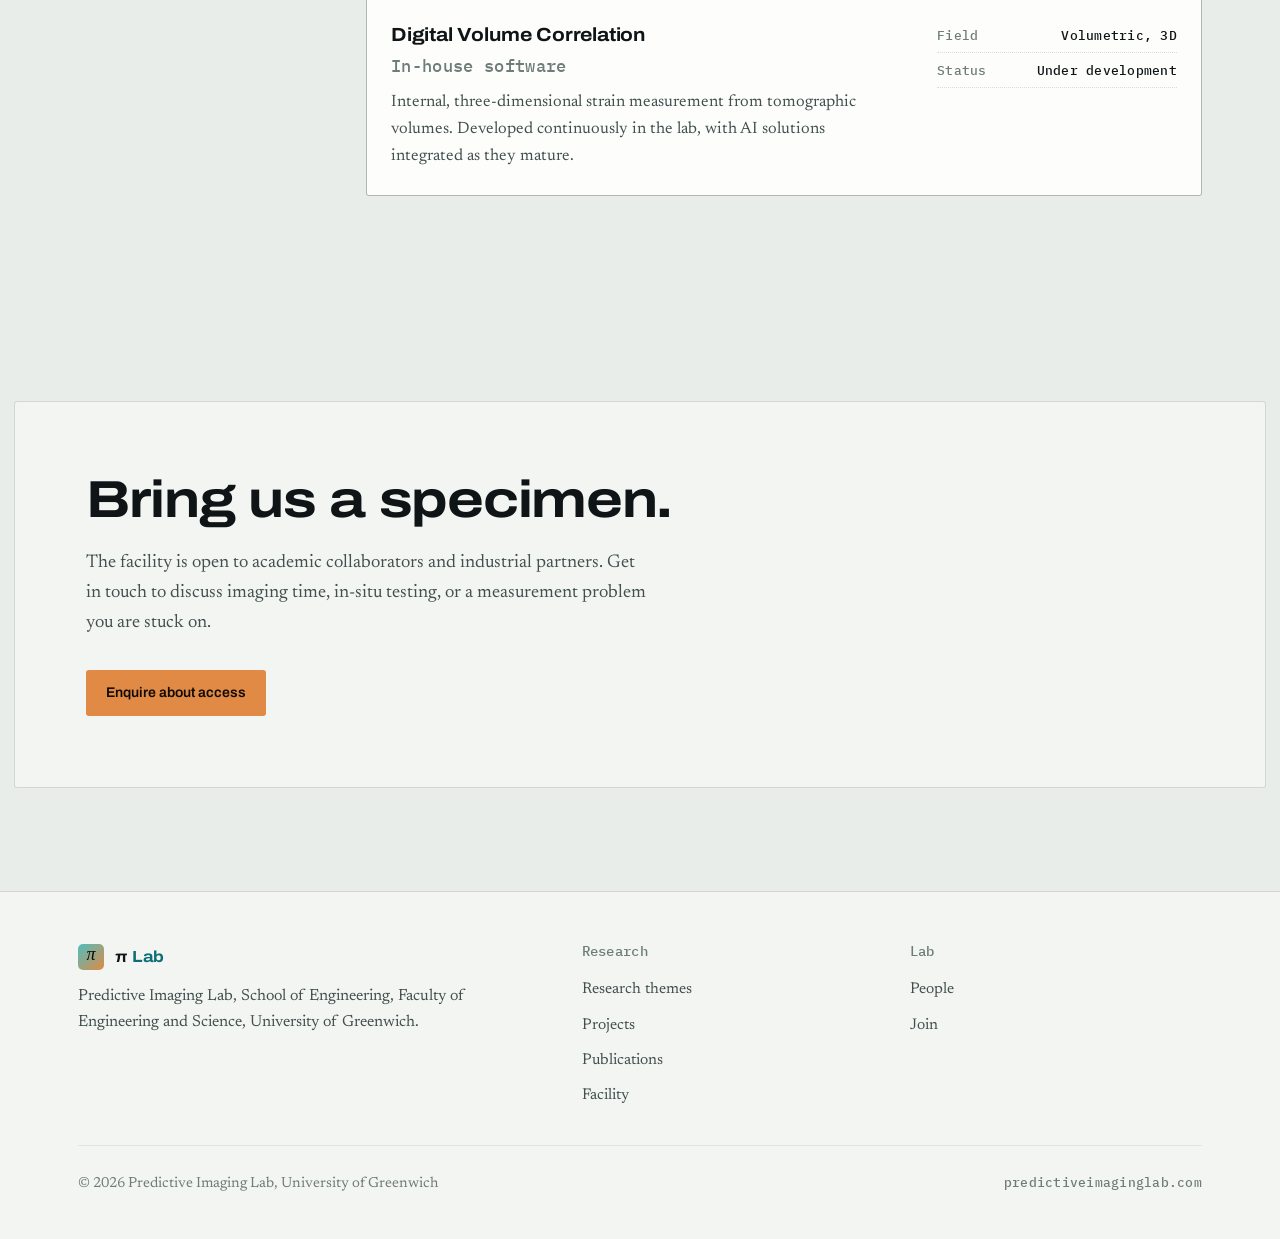
==== commit e8561a8c: "Rework the site from supervisor feedback Content - Broaden the tagline to "We see what happens insid" ====
--- a/facility.html
+++ b/facility.html
@@ -28,13 +28,15 @@
     <nav class="nav" aria-label="Primary">
       <a href="research.html">Research</a>
       <a href="projects.html">Projects</a>
+      <a href="publications.html">Publications</a>
       <a href="facility.html" aria-current="page">Facility</a>
       <a href="people.html">People</a>
-      <a href="publications.html">Publications</a>
-      <a href="news.html">News</a>
       <a href="join.html">Join</a>
     </nav>
-    <button class="themebtn" id="theme" type="button">Theme</button>
+    <button class="themebtn" id="theme" type="button" aria-label="Switch between light and dark theme" title="Switch theme">
+      <svg class="i-sun" viewBox="0 0 24 24" aria-hidden="true"><circle cx="12" cy="12" r="4"/><path d="M12 2v2"/><path d="M12 20v2"/><path d="m4.93 4.93 1.41 1.41"/><path d="m17.66 17.66 1.41 1.41"/><path d="M2 12h2"/><path d="M20 12h2"/><path d="m6.34 17.66-1.41 1.41"/><path d="m19.07 4.93-1.41 1.41"/></svg>
+      <svg class="i-moon" viewBox="0 0 24 24" aria-hidden="true"><path d="M12 3a6 6 0 0 0 9 9 9 9 0 1 1-9-9Z"/></svg>
+    </button>
   </div>
 </div>
 
@@ -55,7 +57,7 @@
          loading="lazy" decoding="async">
     <figcaption class="mono">
       <b>The imaging bay</b>
-      <span>InCiTe 3D X-ray microscope &middot; in&#8209;situ loading</span>
+      <span>InCiTe 3D X-ray microscope, in&#8209;situ loading</span>
       <span>Faculty of Engineering &amp; Science, University of Greenwich</span>
     </figcaption>
   </figure>
@@ -118,13 +120,6 @@
           </div>
         </article>
       </div>
-
-      <figure class="plate rv" style="margin-top:28px">
-        <img src="assets/img/facility-pipeline.jpg"
-             alt="The measurement pipeline: the Greenwich campus, the scanner and acquisition workstation, and the resulting digital volume correlation strain field"
-             loading="lazy" decoding="async">
-        <figcaption class="mono"><b>Specimen to strain field</b><span>Acquisition, reconstruction, digital volume correlation</span></figcaption>
-      </figure>
     </div>
   </div>
 </section>
@@ -150,7 +145,7 @@
           <span class="mark-glyph" aria-hidden="true">&pi;</span>
           <span class="mark-name">&pi; <span>Lab</span></span>
         </a>
-        <p>Predictive Imaging Lab &middot; School of Engineering, Faculty of Engineering and Science, University of Greenwich. Research initiative: Bio&#8209;AImagiQ.</p>
+        <p>Predictive Imaging Lab, School of Engineering, Faculty of Engineering and Science, University of Greenwich.</p>
       </div>
       <div class="foot-col">
         <h4>Research</h4>
@@ -162,12 +157,11 @@
       <div class="foot-col">
         <h4>Lab</h4>
         <a href="people.html">People</a>
-        <a href="news.html">News</a>
         <a href="join.html">Join</a>
       </div>
     </div>
     <div class="foot-base">
-      <span>&copy; 2026 Predictive Imaging Lab &middot; University of Greenwich</span>
+      <span>&copy; 2026 Predictive Imaging Lab, University of Greenwich</span>
       <span class="mono">predictiveimaginglab.com</span>
     </div>
   </div>
--- a/assets/css/site.css
+++ b/assets/css/site.css
@@ -94,9 +94,10 @@
 
 .mono{
   font-family:"IBM Plex Mono",ui-monospace,SFMono-Regular,Menlo,monospace;
-  font-size:11px;
-  letter-spacing:.1em;
-  text-transform:uppercase;
+  /* Sized for lowercase: caps carried the old 11px, sentence case needs more. */
+  font-size:13px;
+  /* Set as written. Wide tracking is for caps, so it stays tight here. */
+  letter-spacing:.02em;
   font-weight:500;
 }
 .wrap{max-width:1180px;margin:0 auto;padding:0 28px}
@@ -118,7 +119,9 @@
 .mark{display:flex;align-items:center;gap:11px;text-decoration:none;margin-right:auto}
 .mark-glyph{
   width:26px;height:26px;border-radius:5px;flex:none;
-  background:linear-gradient(135deg, var(--teal), var(--copper));
+  /* The mark is a fixed brand asset, so it keeps the bright accent pair in
+     both themes rather than following the theme tokens into darker values. */
+  background:linear-gradient(135deg, #4FBEC0, #E08A45);
   display:flex;align-items:center;justify-content:center;
   font-family:"Newsreader",Georgia,serif;font-style:italic;font-weight:500;
   font-size:18px;line-height:1;color:var(--film);
@@ -140,16 +143,35 @@
 .nav a[aria-current="page"]{color:var(--ink);border-bottom-color:var(--copper)}
 .themebtn{
   border:1px solid var(--line);background:transparent;color:var(--ink-2);
-  border-radius:var(--r);height:30px;padding:0 11px;cursor:pointer;
-  font-family:"IBM Plex Mono",monospace;font-size:11px;
-  letter-spacing:.08em;text-transform:uppercase;font-weight:500;
+  border-radius:var(--r);width:30px;height:30px;padding:0;cursor:pointer;
+  display:grid;place-items:center;
 }
 .themebtn:hover{color:var(--ink);border-color:var(--ink-3)}
+/* Sun and moon share one grid cell and cross-fade, so the button never
+   reflows. Which one shows must mirror the theme tokens above: the stored
+   choice wins, otherwise the system preference decides. */
+.themebtn svg{
+  grid-area:1/1;width:16px;height:16px;
+  fill:none;stroke:currentColor;stroke-width:2;
+  stroke-linecap:round;stroke-linejoin:round;
+  transition:opacity .25s ease, transform .25s ease;
+}
+.themebtn .i-sun{opacity:1;transform:none}
+.themebtn .i-moon{opacity:0;transform:rotate(90deg) scale(.4)}
+@media (prefers-color-scheme:dark){
+  :root:not([data-theme="light"]) .themebtn .i-sun{opacity:0;transform:rotate(-90deg) scale(.4)}
+  :root:not([data-theme="light"]) .themebtn .i-moon{opacity:1;transform:none}
+}
+:root[data-theme="dark"] .themebtn .i-sun{opacity:0;transform:rotate(-90deg) scale(.4)}
+:root[data-theme="dark"] .themebtn .i-moon{opacity:1;transform:none}
+@media (prefers-reduced-motion:reduce){ .themebtn svg{transition:none} }
 
 /* ------------------------------------------------------ home hero panel -- */
-.hero{padding:14px 14px 0}
+/* The hero runs full-bleed: no inset, and square corners so the panel meets
+   the viewport edges cleanly rather than showing the page behind its radius. */
+.hero{padding:0}
 .panel{
-  position:relative;background:var(--film);border-radius:var(--r);overflow:hidden;
+  position:relative;background:var(--film);border-radius:0;overflow:hidden;
   min-height:min(80vh,720px);display:flex;flex-direction:column;justify-content:flex-end;
 }
 .panel canvas{position:absolute;inset:0;width:100%;height:100%;display:block}
@@ -183,7 +205,11 @@
   font-family:"Archivo",sans-serif;font-size:14px;font-weight:600;
   padding:12px 20px;border-radius:var(--r);
 }
-.btn-a{background:var(--copper);color:#120A04}
+/* Pinned rather than tracking --copper: the light theme's darker copper gives
+   the near-black label only 4.29:1, under the 4.5:1 floor. This is the dark
+   theme's warmer value, which reads at 7.37:1 and also sits better on the
+   dark hero. The --copper token is unchanged for text, rules and focus. */
+.btn-a{background:#E08A45;color:#120A04}
 .btn-a:hover{background:#D9752F}
 .btn-b{border:1px solid rgba(231,237,234,.32);color:#DDE6E3}
 .btn-b:hover{border-color:#DDE6E3;background:rgba(231,237,234,.07)}
@@ -212,13 +238,15 @@
 .rail h2{font-size:clamp(26px,2.5vw,32px)}
 h2{font-size:clamp(28px,3.6vw,42px);letter-spacing:-.025em}
 .section-sub{margin-top:16px;max-width:62ch;color:var(--ink-2);font-size:18px}
+.section-sub a{color:var(--teal)}
 
 /* ------------------------------------------------------------- thesis -- */
 .thesis{border-bottom:1px solid var(--line-2)}
 .statement{font-size:clamp(22px,2.7vw,31px);line-height:1.4;max-width:26ch;letter-spacing:-.015em}
 .thesis .sub{font-size:17.5px;line-height:1.62;color:var(--ink-2);max-width:60ch;margin-top:26px}
+.thesis .sub:first-child{margin-top:0}
 .thesis .sub + .sub{margin-top:20px}
-.thesis-cols{display:grid;grid-template-columns:1fr 1fr;gap:clamp(28px,5vw,56px)}
+.thesis-cols{display:grid;grid-template-columns:0.8fr 1.2fr;gap:clamp(28px,5vw,56px)}
 
 /* -------------------------------------------------------- instruments -- */
 .instruments{
@@ -268,12 +296,14 @@
 
 /* ------------------------------------------------------------ projects -- */
 .projects{
-  display:grid;grid-template-columns:repeat(auto-fit,minmax(260px,1fr));gap:1px;
-  background:var(--line);border:1px solid var(--line);border-radius:var(--r);overflow:hidden;
-}
-.proj{background:var(--surface);display:flex;flex-direction:column;transition:background .25s}
+  display:grid;grid-template-columns:repeat(auto-fit,minmax(260px,1fr));gap:20px;
+}
+.proj{
+  background:var(--surface);display:flex;flex-direction:column;transition:background .25s;
+  border:1px solid var(--line);border-radius:var(--r);overflow:hidden;
+}
 .proj:hover{background:var(--bench-2)}
-.proj-img{height:104px;background:var(--film);position:relative;overflow:hidden}
+.proj-img{aspect-ratio:16/9;background:var(--film);position:relative;overflow:hidden}
 .proj-img canvas{width:100%;height:100%;display:block}
 .proj-img img{
   width:100%;height:100%;display:block;object-fit:cover;
@@ -287,7 +317,7 @@
 .proj h3{font-size:17.5px;font-variation-settings:"wdth" 108;letter-spacing:-.01em;line-height:1.2}
 .proj p{color:var(--ink-2);font-size:16px;flex:1}
 .lead{
-  display:flex;align-items:center;gap:9px;color:var(--ink-3);
+  display:flex;flex-wrap:wrap;align-items:baseline;gap:4px 9px;color:var(--ink-3);
   padding-top:12px;border-top:1px solid var(--line-2);
 }
 .lead b{color:var(--ink);font-weight:500;letter-spacing:.04em}
@@ -324,6 +354,11 @@
 .person{display:flex;flex-direction:column;gap:12px}
 .avatar{aspect-ratio:1;background:var(--film);border-radius:var(--r);overflow:hidden}
 .avatar canvas{width:100%;height:100%;display:block}
+.avatar img{width:100%;height:100%;object-fit:cover;display:block}
+.avatar.ph-slot{background:var(--line-2)}
+.avatar .ph{width:100%;height:100%;display:block;color:var(--ink-3);opacity:.5}
+.avatar .ph use{fill:currentColor}
+svg.sprite{position:absolute;width:0;height:0;overflow:hidden}
 .person h3{font-size:16.5px;font-variation-settings:"wdth" 106;letter-spacing:-.005em}
 .person .role{color:var(--ink-3);margin-top:5px}
 .person .links{margin-top:8px;display:flex;gap:12px}
@@ -339,6 +374,9 @@
 .roster-row h3{font-size:17px;font-variation-settings:"wdth" 106}
 .roster-row p{color:var(--ink-2);font-size:16px}
 .roster-row .aff{color:var(--ink-3);text-align:right}
+.roster-row .links{margin-top:6px;display:flex;gap:12px}
+.roster-row .links a{color:var(--teal);text-decoration:none;font-size:12px}
+.roster-row .links a:hover{text-decoration:underline}
 
 /* ------------------------------------------------------- publications -- */
 .pubyear{
@@ -347,21 +385,18 @@
 }
 .pubyear h3{font-size:26px;font-variation-settings:"wdth" 118;letter-spacing:-.02em}
 .pubyear span{color:var(--ink-3)}
-.pub{
-  display:grid;grid-template-columns:minmax(0,1fr) minmax(0,180px);gap:24px;
-  padding:20px 0;border-bottom:1px solid var(--line-2);align-items:start;
-}
+.pub{padding:20px 0;border-bottom:1px solid var(--line-2)}
 .pub h4{font-size:17.5px;font-variation-settings:"wdth" 104;line-height:1.32;letter-spacing:-.008em}
 .pub .authors{color:var(--ink-2);font-size:15.5px;margin-top:7px}
 .pub .authors b{color:var(--ink);font-weight:600}
 .pub .venue{color:var(--ink-3);margin-top:7px;font-style:italic;font-size:15.5px}
-.pub .links{display:flex;flex-direction:column;gap:6px;align-items:flex-end;text-align:right}
-.pub .links a{
-  color:var(--teal);text-decoration:none;overflow-wrap:anywhere;
-  /* a DOI is case-sensitive — never let the mono label style upcase it */
-  text-transform:none;letter-spacing:.02em;
-}
-.pub .links a:hover{color:var(--copper)}
+/* The DOI sits inline, just ahead of the venue, rather than in a column of
+   its own. Upright and teal so it reads as the link among the italics. */
+.pub .venue .doi-inline{
+  color:var(--teal);text-decoration:none;font-style:normal;
+  margin-right:12px;
+}
+.pub .venue .doi-inline:hover{color:var(--copper);text-decoration:underline}
 
 /* --------------------------------------------------------------- news -- */
 .newslist{display:flex;flex-direction:column}
@@ -390,14 +425,19 @@
 .notice .meta b{color:var(--copper);font-weight:500}
 
 /* ---------------------------------------------------------- join panel -- */
+/* The panel follows the theme rather than staying dark: these tokens flip
+   with it, so it reads as a raised surface in light mode and a deep one in
+   dark. btn-b is drawn for a dark ground, so it is restated here to match. */
 .join{
-  background:var(--film);border-radius:var(--r);padding:clamp(36px,6vw,72px);
-  margin:0 14px;color:var(--film-ink);
-  box-shadow:inset 0 0 0 1px rgba(231,237,234,.10);
-}
-.join h2{color:var(--film-ink);font-size:clamp(30px,4.4vw,52px)}
-.join p{color:#B9C7C4;max-width:56ch;margin-top:20px;font-size:18.5px}
+  background:var(--bench-2);border-radius:var(--r);padding:clamp(36px,6vw,72px);
+  margin:0 14px;color:var(--ink);
+  box-shadow:inset 0 0 0 1px var(--line);
+}
+.join h2{color:var(--ink);font-size:clamp(30px,4.4vw,52px)}
+.join p{color:var(--ink-2);max-width:56ch;margin-top:20px;font-size:18.5px}
 .join .cta-row{margin-top:32px}
+.join .btn-b{border:1px solid var(--line);color:var(--ink)}
+.join .btn-b:hover{border-color:var(--ink-3);background:var(--bench)}
 
 /* contact / openings */
 .cards{display:grid;grid-template-columns:repeat(auto-fit,minmax(250px,1fr));gap:20px}
@@ -421,8 +461,8 @@
   gap:36px;padding-bottom:32px;border-bottom:1px solid var(--line-2);
 }
 .foot-about p{color:var(--ink-2);font-size:16px;margin-top:14px;max-width:44ch}
-.foot-col h4{font-size:12px;color:var(--ink-3);margin-bottom:14px;
-  font-family:"IBM Plex Mono",monospace;letter-spacing:.1em;text-transform:uppercase;font-weight:500}
+.foot-col h4{font-size:14px;color:var(--ink-3);margin-bottom:14px;
+  font-family:"IBM Plex Mono",monospace;letter-spacing:.02em;font-weight:500}
 .foot-col a{
   display:block;text-decoration:none;color:var(--ink-2);
   font-size:15.5px;padding:5px 0;
@@ -451,8 +491,6 @@
   .proj-row{grid-template-columns:1fr}
   .roster-row{grid-template-columns:1fr;gap:8px}
   .roster-row .aff{text-align:left}
-  .pub{grid-template-columns:1fr;gap:12px}
-  .pub .links{align-items:flex-start;text-align:left}
   .newsitem{grid-template-columns:1fr;gap:10px}
   .foot-grid{grid-template-columns:1fr;gap:28px}
   .topbar-in{height:auto;flex-wrap:wrap;padding:10px 0;gap:10px 18px}
@@ -460,10 +498,14 @@
   .nav::-webkit-scrollbar{display:none}
   .nav a{white-space:nowrap}
   .join{margin:0 10px}
-  .hero{padding:10px 10px 0}
   .scrim{background:
     linear-gradient(to top, rgba(5,9,10,.94) 30%, rgba(5,9,10,.55) 70%, rgba(5,9,10,.25) 100%),
     rgba(5,9,10,.30)}
+}
+/* Below ~414px auto-fit cannot place two 168px tracks and collapses to one,
+   giving a full-width portrait per person. Tablets still auto-fit 3 or more. */
+@media (max-width:480px){
+  .people{grid-template-columns:repeat(2,1fr);gap:16px}
 }
 @media (prefers-reduced-motion: reduce){
   html{scroll-behavior:auto}
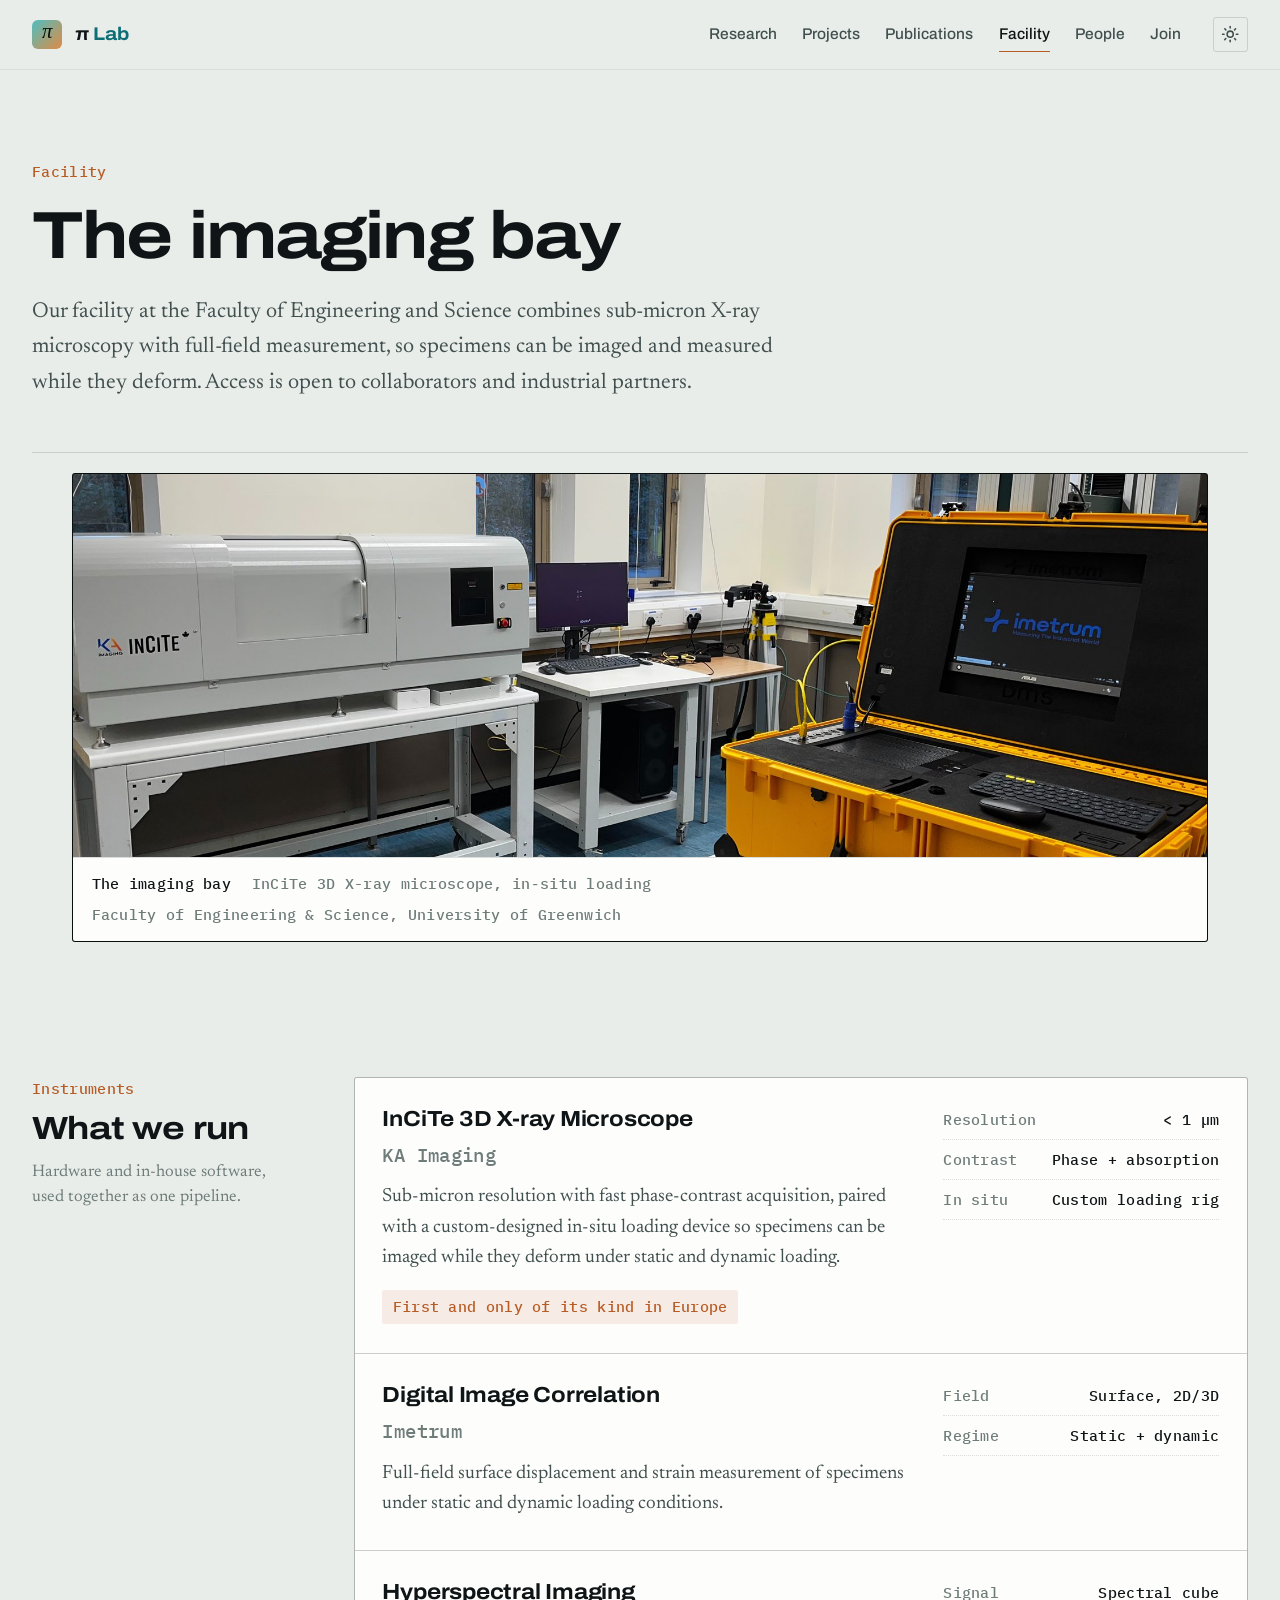
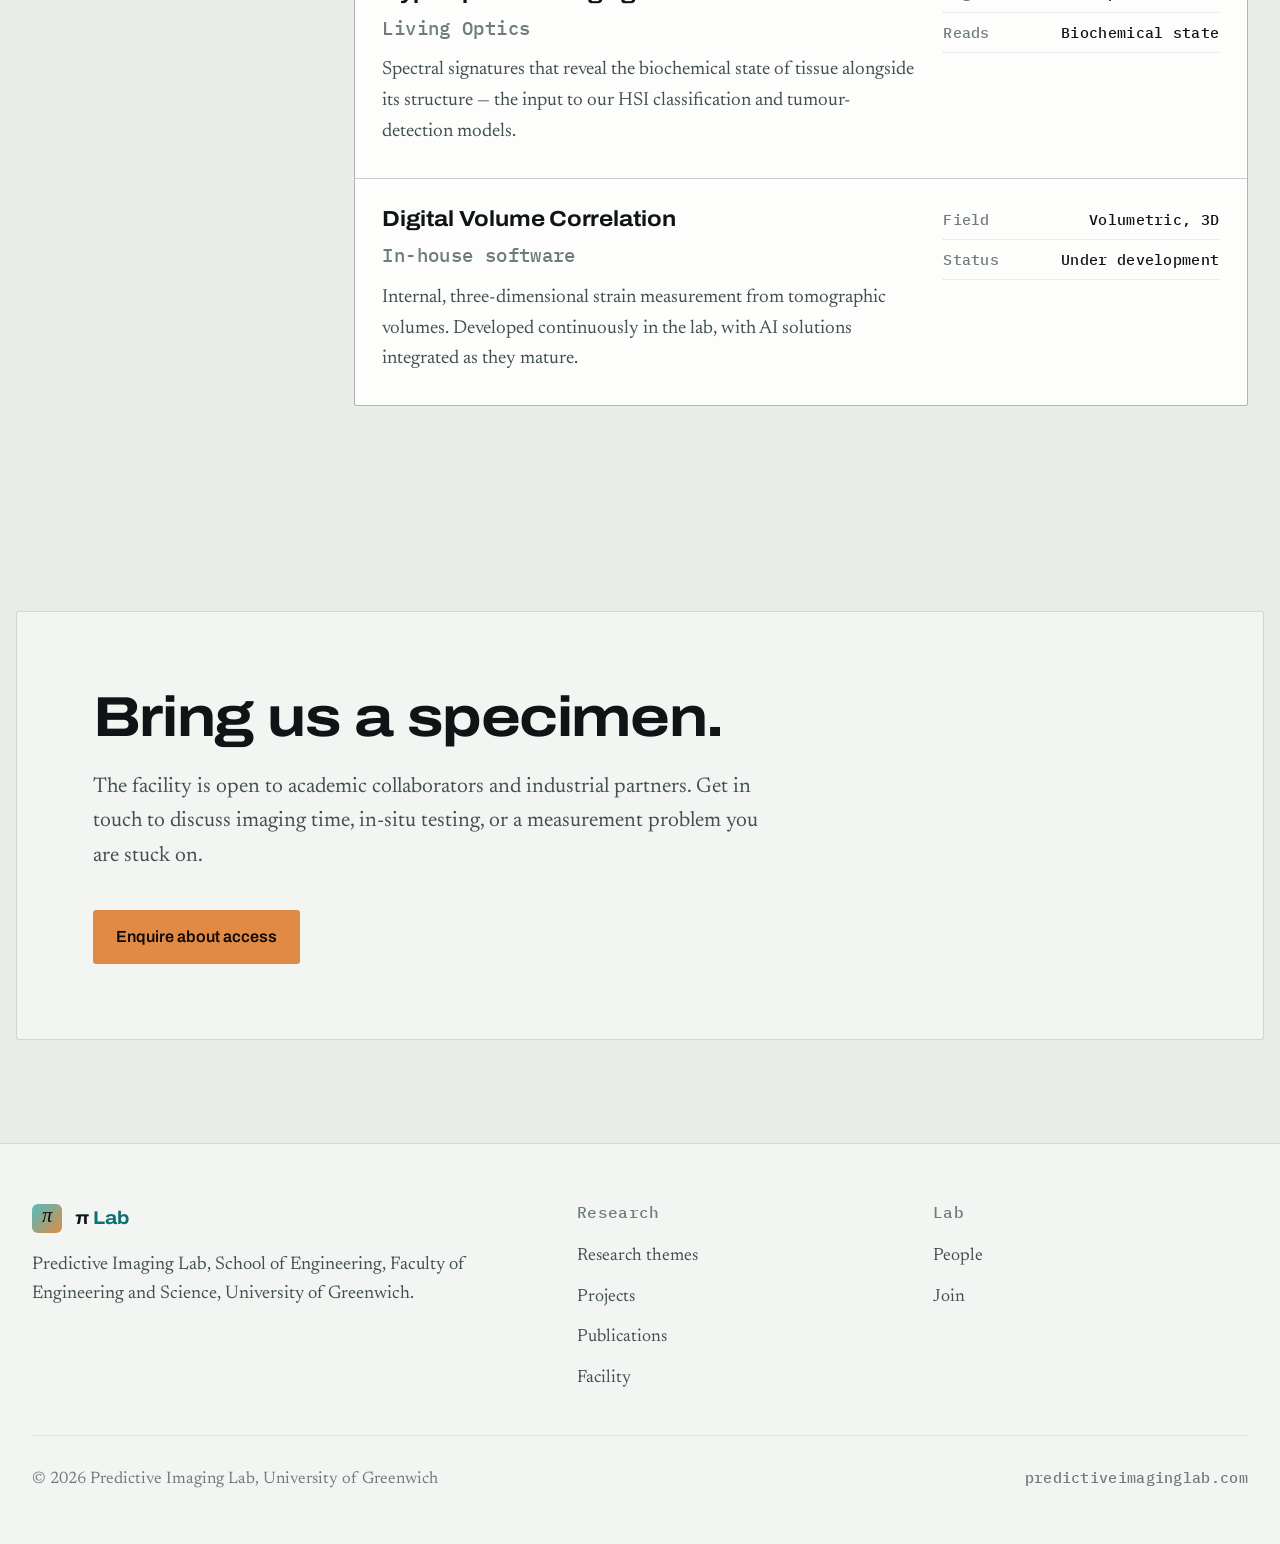
==== commit bfe7cea4: "Scale the design up 15% to match the intended reading size Every px length in the stylesheet is mult" ====
--- a/facility.html
+++ b/facility.html
@@ -124,7 +124,7 @@
   </div>
 </section>
 
-<section style="padding-bottom:clamp(56px,8vw,104px)">
+<section style="padding-bottom:clamp(64.4px,8vw,119.6px)">
   <div class="join">
     <h2>Bring us a specimen.</h2>
     <p>The facility is open to academic collaborators and industrial partners. Get in touch to discuss imaging time, in&#8209;situ testing, or a measurement problem you are stuck on.</p>
--- a/assets/css/site.css
+++ b/assets/css/site.css
@@ -26,7 +26,7 @@
   --copper:#B85C25;
   --copper-soft:rgba(184,92,37,.10);
   --r:3px;
-  --nav-h:60px;
+  --nav-h:69px;
 }
 @media (prefers-color-scheme: dark){
   :root:not([data-theme="light"]){
@@ -67,14 +67,14 @@
 
 /* ---------------------------------------------------------------- base -- */
 *{box-sizing:border-box}
-html{scroll-behavior:smooth;scroll-padding-top:calc(var(--nav-h) + 20px)}
+html{scroll-behavior:smooth;scroll-padding-top:calc(var(--nav-h) + 23px)}
 body{
   margin:0;
   background:var(--bench);
   color:var(--ink);
   font-family:"Newsreader",Georgia,serif;
   font-optical-sizing:auto;
-  font-size:17px;
+  font-size:19.5px;
   line-height:1.62;
   -webkit-font-smoothing:antialiased;
 }
@@ -95,55 +95,55 @@
 .mono{
   font-family:"IBM Plex Mono",ui-monospace,SFMono-Regular,Menlo,monospace;
   /* Sized for lowercase: caps carried the old 11px, sentence case needs more. */
-  font-size:13px;
+  font-size:14.9px;
   /* Set as written. Wide tracking is for caps, so it stays tight here. */
   letter-spacing:.02em;
   font-weight:500;
 }
-.wrap{max-width:1180px;margin:0 auto;padding:0 28px}
+.wrap{max-width:1357px;margin:0 auto;padding:0 32.2px}
 .skip{
   position:absolute;left:-9999px;top:0;z-index:100;
-  background:var(--copper);color:#120A04;padding:10px 16px;border-radius:var(--r);
-  font-family:"Archivo",sans-serif;font-size:14px;font-weight:600;text-decoration:none;
-}
-.skip:focus{left:12px;top:12px}
+  background:var(--copper);color:#120A04;padding:11.5px 18.4px;border-radius:var(--r);
+  font-family:"Archivo",sans-serif;font-size:16.1px;font-weight:600;text-decoration:none;
+}
+.skip:focus{left:13.8px;top:13.8px}
 
 /* -------------------------------------------------------------- top bar -- */
 .topbar{
   position:sticky;top:0;z-index:40;
   background:color-mix(in srgb, var(--bench) 88%, transparent);
-  backdrop-filter:blur(10px);
+  backdrop-filter:blur(11.5px);
   border-bottom:1px solid var(--line-2);
 }
-.topbar-in{display:flex;align-items:center;gap:28px;height:var(--nav-h)}
-.mark{display:flex;align-items:center;gap:11px;text-decoration:none;margin-right:auto}
+.topbar-in{display:flex;align-items:center;gap:32.2px;height:var(--nav-h)}
+.mark{display:flex;align-items:center;gap:12.6px;text-decoration:none;margin-right:auto}
 .mark-glyph{
-  width:26px;height:26px;border-radius:5px;flex:none;
+  width:29.9px;height:29.9px;border-radius:5.8px;flex:none;
   /* The mark is a fixed brand asset, so it keeps the bright accent pair in
      both themes rather than following the theme tokens into darker values. */
   background:linear-gradient(135deg, #4FBEC0, #E08A45);
   display:flex;align-items:center;justify-content:center;
   font-family:"Newsreader",Georgia,serif;font-style:italic;font-weight:500;
-  font-size:18px;line-height:1;color:var(--film);
+  font-size:20.7px;line-height:1;color:var(--film);
   padding-bottom:2px;
 }
 .mark-name{
   font-family:"Archivo",sans-serif;font-variation-settings:"wdth" 112;
-  font-weight:700;font-size:16px;letter-spacing:-.01em;
+  font-weight:700;font-size:18.4px;letter-spacing:-.01em;
 }
 .mark-name span{color:var(--teal)}
-.nav{display:flex;gap:22px}
+.nav{display:flex;gap:25.3px}
 .nav a{
   text-decoration:none;color:var(--ink-2);
-  font-family:"Archivo",sans-serif;font-size:13.5px;font-weight:500;
+  font-family:"Archivo",sans-serif;font-size:15.5px;font-weight:500;
   font-variation-settings:"wdth" 100;
-  padding:4px 0;border-bottom:1px solid transparent;
+  padding:4.6px 0;border-bottom:1px solid transparent;
 }
 .nav a:hover{color:var(--ink);border-bottom-color:var(--copper)}
 .nav a[aria-current="page"]{color:var(--ink);border-bottom-color:var(--copper)}
 .themebtn{
   border:1px solid var(--line);background:transparent;color:var(--ink-2);
-  border-radius:var(--r);width:30px;height:30px;padding:0;cursor:pointer;
+  border-radius:var(--r);width:34.5px;height:34.5px;padding:0;cursor:pointer;
   display:grid;place-items:center;
 }
 .themebtn:hover{color:var(--ink);border-color:var(--ink-3)}
@@ -151,7 +151,7 @@
    reflows. Which one shows must mirror the theme tokens above: the stored
    choice wins, otherwise the system preference decides. */
 .themebtn svg{
-  grid-area:1/1;width:16px;height:16px;
+  grid-area:1/1;width:18.4px;height:18.4px;
   fill:none;stroke:currentColor;stroke-width:2;
   stroke-linecap:round;stroke-linejoin:round;
   transition:opacity .25s ease, transform .25s ease;
@@ -172,7 +172,7 @@
 .hero{padding:0}
 .panel{
   position:relative;background:var(--film);border-radius:0;overflow:hidden;
-  min-height:min(80vh,720px);display:flex;flex-direction:column;justify-content:flex-end;
+  min-height:min(80vh,828px);display:flex;flex-direction:column;justify-content:flex-end;
 }
 .panel canvas{position:absolute;inset:0;width:100%;height:100%;display:block}
 .scrim{
@@ -183,10 +183,10 @@
     rgba(5,9,10,.24);
 }
 .hero-wrap{position:relative}
-.hero-copy{padding:0 0 34px;max-width:900px}
-.eyebrow{color:#7FA8A6;margin-bottom:22px}
+.hero-copy{padding:0 0 39.1px;max-width:1035px}
+.eyebrow{color:#7FA8A6;margin-bottom:25.3px}
 .hero h1{
-  font-size:clamp(38px,6.1vw,78px);
+  font-size:clamp(43.7px,6.1vw,89.7px);
   color:var(--film-ink);
   font-variation-settings:"wdth" 122;
   font-weight:800;
@@ -198,12 +198,12 @@
   letter-spacing:-.01em;
   color:#F0C79B;
 }
-.lede{margin-top:24px;max-width:56ch;font-size:19px;line-height:1.6;color:#B9C7C4}
-.cta-row{display:flex;flex-wrap:wrap;gap:12px;margin-top:32px}
+.lede{margin-top:27.6px;max-width:56ch;font-size:21.8px;line-height:1.6;color:#B9C7C4}
+.cta-row{display:flex;flex-wrap:wrap;gap:13.8px;margin-top:36.8px}
 .btn{
-  display:inline-flex;align-items:center;gap:9px;text-decoration:none;
-  font-family:"Archivo",sans-serif;font-size:14px;font-weight:600;
-  padding:12px 20px;border-radius:var(--r);
+  display:inline-flex;align-items:center;gap:10.3px;text-decoration:none;
+  font-family:"Archivo",sans-serif;font-size:16.1px;font-weight:600;
+  padding:13.8px 23px;border-radius:var(--r);
 }
 /* Pinned rather than tracking --copper: the light theme's darker copper gives
    the near-black label only 4.29:1, under the 4.5:1 floor. This is the dark
@@ -217,36 +217,36 @@
 .btn-light:hover{border-color:var(--ink-3);background:var(--bench-2)}
 .hud{position:relative;border-top:1px solid rgba(231,237,234,.14)}
 .hud-in{
-  display:flex;flex-wrap:wrap;gap:8px 26px;align-items:center;
-  padding-top:12px;padding-bottom:12px;color:#87A09D;
-}
-.hud .dot{display:inline-block;width:7px;height:7px;border-radius:50%;margin-right:7px;vertical-align:1px}
+  display:flex;flex-wrap:wrap;gap:9.2px 29.9px;align-items:center;
+  padding-top:13.8px;padding-bottom:13.8px;color:#87A09D;
+}
+.hud .dot{display:inline-block;width:8px;height:8px;border-radius:50%;margin-right:8px;vertical-align:1px}
 .hud .z{margin-left:auto;font-variant-numeric:tabular-nums;color:#B9C7C4}
 
 /* ----------------------------------------------- interior page masthead -- */
-.masthead{padding:clamp(48px,7vw,84px) 0 clamp(34px,4vw,48px);border-bottom:1px solid var(--line)}
-.masthead .kicker{color:var(--copper);display:block;margin-bottom:16px}
-.masthead h1{font-size:clamp(34px,5.2vw,62px);letter-spacing:-.028em}
-.masthead p{margin-top:20px;max-width:62ch;color:var(--ink-2);font-size:19px}
+.masthead{padding:clamp(55.2px,7vw,96.6px) 0 clamp(39.1px,4vw,55.2px);border-bottom:1px solid var(--line)}
+.masthead .kicker{color:var(--copper);display:block;margin-bottom:18.4px}
+.masthead h1{font-size:clamp(39.1px,5.2vw,71.3px);letter-spacing:-.028em}
+.masthead p{margin-top:23px;max-width:62ch;color:var(--ink-2);font-size:21.8px}
 
 /* ------------------------------------------------------ section scaffold -- */
-section{padding:clamp(56px,8vw,104px) 0}
-.grid{display:grid;grid-template-columns:minmax(0,224px) minmax(0,1fr);gap:clamp(28px,5vw,64px)}
-.rail{position:sticky;top:calc(var(--nav-h) + 28px);align-self:start}
-.rail .kicker{color:var(--copper);display:block;margin-bottom:10px}
-.rail p{font-size:14.5px;line-height:1.5;color:var(--ink-3);margin-top:12px}
-.rail h2{font-size:clamp(26px,2.5vw,32px)}
-h2{font-size:clamp(28px,3.6vw,42px);letter-spacing:-.025em}
-.section-sub{margin-top:16px;max-width:62ch;color:var(--ink-2);font-size:18px}
+section{padding:clamp(64.4px,8vw,119.6px) 0}
+.grid{display:grid;grid-template-columns:minmax(0,257.6px) minmax(0,1fr);gap:clamp(32.2px,5vw,73.6px)}
+.rail{position:sticky;top:calc(var(--nav-h) + 32.2px);align-self:start}
+.rail .kicker{color:var(--copper);display:block;margin-bottom:11.5px}
+.rail p{font-size:16.7px;line-height:1.5;color:var(--ink-3);margin-top:13.8px}
+.rail h2{font-size:clamp(29.9px,2.5vw,36.8px)}
+h2{font-size:clamp(32.2px,3.6vw,48.3px);letter-spacing:-.025em}
+.section-sub{margin-top:18.4px;max-width:62ch;color:var(--ink-2);font-size:20.7px}
 .section-sub a{color:var(--teal)}
 
 /* ------------------------------------------------------------- thesis -- */
 .thesis{border-bottom:1px solid var(--line-2)}
-.statement{font-size:clamp(22px,2.7vw,31px);line-height:1.4;max-width:26ch;letter-spacing:-.015em}
-.thesis .sub{font-size:17.5px;line-height:1.62;color:var(--ink-2);max-width:60ch;margin-top:26px}
+.statement{font-size:clamp(25.3px,2.7vw,35.6px);line-height:1.4;max-width:26ch;letter-spacing:-.015em}
+.thesis .sub{font-size:20.1px;line-height:1.62;color:var(--ink-2);max-width:60ch;margin-top:29.9px}
 .thesis .sub:first-child{margin-top:0}
-.thesis .sub + .sub{margin-top:20px}
-.thesis-cols{display:grid;grid-template-columns:0.8fr 1.2fr;gap:clamp(28px,5vw,56px)}
+.thesis .sub + .sub{margin-top:23px}
+.thesis-cols{display:grid;grid-template-columns:0.8fr 1.2fr;gap:clamp(32.2px,5vw,64.4px)}
 
 /* -------------------------------------------------------- instruments -- */
 .instruments{
@@ -254,35 +254,35 @@
   border:1px solid var(--line);border-radius:var(--r);overflow:hidden;
 }
 .inst{
-  background:var(--surface);padding:26px 24px;display:grid;
-  grid-template-columns:minmax(0,1fr) minmax(0,240px);gap:24px;align-items:start;
-}
-.inst h3{font-size:19px;font-variation-settings:"wdth" 110;letter-spacing:-.01em}
-.inst .vendor{color:var(--ink-3);margin-top:8px}
-.inst p{color:var(--ink-2);font-size:16.5px;margin-top:10px;max-width:56ch}
-.specs{display:flex;flex-direction:column;gap:7px}
-.spec{display:flex;justify-content:space-between;gap:14px;border-bottom:1px dotted var(--line);padding-bottom:6px}
+  background:var(--surface);padding:29.9px 27.6px;display:grid;
+  grid-template-columns:minmax(0,1fr) minmax(0,276px);gap:27.6px;align-items:start;
+}
+.inst h3{font-size:21.8px;font-variation-settings:"wdth" 110;letter-spacing:-.01em}
+.inst .vendor{color:var(--ink-3);margin-top:9.2px}
+.inst p{color:var(--ink-2);font-size:19px;margin-top:11.5px;max-width:56ch}
+.specs{display:flex;flex-direction:column;gap:8px}
+.spec{display:flex;justify-content:space-between;gap:16.1px;border-bottom:1px dotted var(--line);padding-bottom:6.9px}
 .spec b{color:var(--ink-3);font-weight:500}
 .spec span{color:var(--ink);font-variant-numeric:tabular-nums;text-transform:none;letter-spacing:.02em}
 .flag{
-  display:inline-block;margin-top:14px;padding:4px 9px;border-radius:2px;
+  display:inline-block;margin-top:16.1px;padding:4.6px 10.3px;border-radius:2px;
   background:var(--copper-soft);color:var(--copper);
 }
 
 /* -------------------------------------------------------------- models -- */
 .models{display:flex;flex-direction:column}
 .model{
-  display:grid;grid-template-columns:minmax(0,168px) minmax(0,1fr) minmax(0,210px);
-  gap:26px;align-items:baseline;
-  padding:26px 0;border-top:1px solid var(--line);
+  display:grid;grid-template-columns:minmax(0,193.2px) minmax(0,1fr) minmax(0,241.5px);
+  gap:29.9px;align-items:baseline;
+  padding:29.9px 0;border-top:1px solid var(--line);
 }
 .model:last-child{border-bottom:1px solid var(--line)}
 .model-name{
   font-family:"Archivo",sans-serif;font-variation-settings:"wdth" 115;
-  font-weight:700;font-size:22px;letter-spacing:-.02em;
-}
-.model-name .tag{display:block;margin-top:7px;color:var(--teal)}
-.model p{color:var(--ink-2);font-size:17px}
+  font-weight:700;font-size:25.3px;letter-spacing:-.02em;
+}
+.model-name .tag{display:block;margin-top:8px;color:var(--teal)}
+.model p{color:var(--ink-2);font-size:19.5px}
 .doi{
   text-decoration:none;color:var(--ink-3);display:block;text-align:right;overflow-wrap:anywhere;
   text-transform:none;letter-spacing:.02em;
@@ -290,13 +290,13 @@
 .doi:hover{color:var(--copper)}
 .doi .venue{
   display:block;color:var(--ink);text-transform:none;letter-spacing:0;
-  font-family:"Newsreader",serif;font-size:15px;margin-bottom:5px;
+  font-family:"Newsreader",serif;font-size:17.2px;margin-bottom:5.8px;
   overflow-wrap:normal;text-wrap:balance;
 }
 
 /* ------------------------------------------------------------ projects -- */
 .projects{
-  display:grid;grid-template-columns:repeat(auto-fit,minmax(260px,1fr));gap:20px;
+  display:grid;grid-template-columns:repeat(auto-fit,minmax(min(299px,100%),1fr));gap:23px;
 }
 .proj{
   background:var(--surface);display:flex;flex-direction:column;transition:background .25s;
@@ -313,45 +313,45 @@
   transition:filter .3s, transform .5s cubic-bezier(.2,.7,.3,1);
 }
 .proj:hover .proj-img img{filter:saturate(1) contrast(1) brightness(1);transform:scale(1.03)}
-.proj-body{padding:20px 22px 24px;display:flex;flex-direction:column;gap:12px;flex:1}
-.proj h3{font-size:17.5px;font-variation-settings:"wdth" 108;letter-spacing:-.01em;line-height:1.2}
-.proj p{color:var(--ink-2);font-size:16px;flex:1}
+.proj-body{padding:23px 25.3px 27.6px;display:flex;flex-direction:column;gap:13.8px;flex:1}
+.proj h3{font-size:20.1px;font-variation-settings:"wdth" 108;letter-spacing:-.01em;line-height:1.2}
+.proj p{color:var(--ink-2);font-size:18.4px;flex:1}
 .lead{
-  display:flex;flex-wrap:wrap;align-items:baseline;gap:4px 9px;color:var(--ink-3);
-  padding-top:12px;border-top:1px solid var(--line-2);
+  display:flex;flex-wrap:wrap;align-items:baseline;gap:4.6px 10.3px;color:var(--ink-3);
+  padding-top:13.8px;border-top:1px solid var(--line-2);
 }
 .lead b{color:var(--ink);font-weight:500;letter-spacing:.04em}
 
 /* project detail rows (projects page) */
 .proj-row{
-  display:grid;grid-template-columns:minmax(0,300px) minmax(0,1fr);gap:clamp(20px,3vw,40px);
-  padding:34px 0;border-top:1px solid var(--line);align-items:start;
+  display:grid;grid-template-columns:minmax(0,345px) minmax(0,1fr);gap:clamp(23px,3vw,46px);
+  padding:39.1px 0;border-top:1px solid var(--line);align-items:start;
 }
 .proj-row:last-child{border-bottom:1px solid var(--line)}
 .proj-row .media{background:var(--film);border-radius:var(--r);overflow:hidden;aspect-ratio:16/9}
 .proj-row .media img{width:100%;height:100%;display:block;object-fit:cover;filter:saturate(.72) contrast(1.04) brightness(.86);transition:filter .3s}
 .proj-row:hover .media img{filter:none}
 .media canvas{width:100%;height:100%;display:block}
-.proj-row h3{font-size:22px;font-variation-settings:"wdth" 112;letter-spacing:-.018em}
-.proj-row p{color:var(--ink-2);margin-top:14px;max-width:62ch}
-.meta-row{display:flex;flex-wrap:wrap;gap:10px;margin-top:18px}
+.proj-row h3{font-size:25.3px;font-variation-settings:"wdth" 112;letter-spacing:-.018em}
+.proj-row p{color:var(--ink-2);margin-top:16.1px;max-width:62ch}
+.meta-row{display:flex;flex-wrap:wrap;gap:11.5px;margin-top:20.7px}
 .pill{
-  border:1px solid var(--line);border-radius:100px;padding:5px 12px;
+  border:1px solid var(--line);border-radius:100px;padding:5.8px 13.8px;
   color:var(--ink-3);background:var(--surface);
 }
 .pill b{color:var(--ink);font-weight:500}
 
 /* ------------------------------------------------------------- chips -- */
-.underway{display:flex;flex-wrap:wrap;gap:8px}
+.underway{display:flex;flex-wrap:wrap;gap:9.2px}
 .chip{
-  border:1px solid var(--line);border-radius:100px;padding:8px 15px;
-  font-size:14.5px;color:var(--ink-2);background:var(--surface);
+  border:1px solid var(--line);border-radius:100px;padding:9.2px 17.2px;
+  font-size:16.7px;color:var(--ink-2);background:var(--surface);
 }
 .chip:hover{border-color:var(--teal);color:var(--ink)}
 
 /* ------------------------------------------------------------- people -- */
-.people{display:grid;grid-template-columns:repeat(auto-fit,minmax(168px,1fr));gap:22px}
-.person{display:flex;flex-direction:column;gap:12px}
+.people{display:grid;grid-template-columns:repeat(auto-fit,minmax(min(193.2px,100%),1fr));gap:25.3px}
+.person{display:flex;flex-direction:column;gap:13.8px}
 .avatar{aspect-ratio:1;background:var(--film);border-radius:var(--r);overflow:hidden}
 .avatar canvas{width:100%;height:100%;display:block}
 .avatar img{width:100%;height:100%;object-fit:cover;display:block}
@@ -359,68 +359,68 @@
 .avatar .ph{width:100%;height:100%;display:block;color:var(--ink-3);opacity:.5}
 .avatar .ph use{fill:currentColor}
 svg.sprite{position:absolute;width:0;height:0;overflow:hidden}
-.person h3{font-size:16.5px;font-variation-settings:"wdth" 106;letter-spacing:-.005em}
-.person .role{color:var(--ink-3);margin-top:5px}
-.person .links{margin-top:8px;display:flex;gap:12px}
-.person .links a{color:var(--teal);text-decoration:none;font-size:12px}
+.person h3{font-size:19px;font-variation-settings:"wdth" 106;letter-spacing:-.005em}
+.person .role{color:var(--ink-3);margin-top:5.8px}
+.person .links{margin-top:9.2px;display:flex;gap:13.8px}
+.person .links a{color:var(--teal);text-decoration:none;font-size:13.8px}
 .person .links a:hover{text-decoration:underline}
 
 .roster{display:flex;flex-direction:column;gap:0}
 .roster-row{
-  display:grid;grid-template-columns:minmax(0,1fr) minmax(0,1.4fr) minmax(0,140px);
-  gap:22px;padding:18px 0;border-top:1px solid var(--line);align-items:baseline;
+  display:grid;grid-template-columns:minmax(0,1fr) minmax(0,1.4fr) minmax(0,161px);
+  gap:25.3px;padding:20.7px 0;border-top:1px solid var(--line);align-items:baseline;
 }
 .roster-row:last-child{border-bottom:1px solid var(--line)}
-.roster-row h3{font-size:17px;font-variation-settings:"wdth" 106}
-.roster-row p{color:var(--ink-2);font-size:16px}
+.roster-row h3{font-size:19.5px;font-variation-settings:"wdth" 106}
+.roster-row p{color:var(--ink-2);font-size:18.4px}
 .roster-row .aff{color:var(--ink-3);text-align:right}
-.roster-row .links{margin-top:6px;display:flex;gap:12px}
-.roster-row .links a{color:var(--teal);text-decoration:none;font-size:12px}
+.roster-row .links{margin-top:6.9px;display:flex;gap:13.8px}
+.roster-row .links a{color:var(--teal);text-decoration:none;font-size:13.8px}
 .roster-row .links a:hover{text-decoration:underline}
 
 /* ------------------------------------------------------- publications -- */
 .pubyear{
-  display:flex;align-items:baseline;gap:14px;
-  margin:44px 0 4px;padding-bottom:10px;border-bottom:1px solid var(--line);
-}
-.pubyear h3{font-size:26px;font-variation-settings:"wdth" 118;letter-spacing:-.02em}
+  display:flex;align-items:baseline;gap:16.1px;
+  margin:50.6px 0 4.6px;padding-bottom:11.5px;border-bottom:1px solid var(--line);
+}
+.pubyear h3{font-size:29.9px;font-variation-settings:"wdth" 118;letter-spacing:-.02em}
 .pubyear span{color:var(--ink-3)}
-.pub{padding:20px 0;border-bottom:1px solid var(--line-2)}
-.pub h4{font-size:17.5px;font-variation-settings:"wdth" 104;line-height:1.32;letter-spacing:-.008em}
-.pub .authors{color:var(--ink-2);font-size:15.5px;margin-top:7px}
+.pub{padding:23px 0;border-bottom:1px solid var(--line-2)}
+.pub h4{font-size:20.1px;font-variation-settings:"wdth" 104;line-height:1.32;letter-spacing:-.008em}
+.pub .authors{color:var(--ink-2);font-size:17.8px;margin-top:8px}
 .pub .authors b{color:var(--ink);font-weight:600}
-.pub .venue{color:var(--ink-3);margin-top:7px;font-style:italic;font-size:15.5px}
+.pub .venue{color:var(--ink-3);margin-top:8px;font-style:italic;font-size:17.8px}
 /* The DOI sits inline, just ahead of the venue, rather than in a column of
    its own. Upright and teal so it reads as the link among the italics. */
 .pub .venue .doi-inline{
   color:var(--teal);text-decoration:none;font-style:normal;
-  margin-right:12px;
+  margin-right:13.8px;
 }
 .pub .venue .doi-inline:hover{color:var(--copper);text-decoration:underline}
 
 /* --------------------------------------------------------------- news -- */
 .newslist{display:flex;flex-direction:column}
 .newsitem{
-  display:grid;grid-template-columns:minmax(0,150px) minmax(0,1fr);gap:26px;
-  padding:26px 0;border-top:1px solid var(--line);align-items:start;
+  display:grid;grid-template-columns:minmax(0,172.5px) minmax(0,1fr);gap:29.9px;
+  padding:29.9px 0;border-top:1px solid var(--line);align-items:start;
 }
 .newsitem:last-child{border-bottom:1px solid var(--line)}
 .newsitem time{color:var(--ink-3);font-variant-numeric:tabular-nums}
-.newsitem h3{font-size:19px;font-variation-settings:"wdth" 108;letter-spacing:-.012em}
-.newsitem p{color:var(--ink-2);margin-top:10px;max-width:62ch;font-size:16.5px}
-.newsitem .links{display:flex;flex-wrap:wrap;gap:14px;margin-top:12px}
+.newsitem h3{font-size:21.8px;font-variation-settings:"wdth" 108;letter-spacing:-.012em}
+.newsitem p{color:var(--ink-2);margin-top:11.5px;max-width:62ch;font-size:19px}
+.newsitem .links{display:flex;flex-wrap:wrap;gap:16.1px;margin-top:13.8px}
 .newsitem .links a{color:var(--teal);text-decoration:none}
 .newsitem .links a:hover{color:var(--copper)}
 
 .notice{
   border:1px solid var(--line);border-left:3px solid var(--copper);
-  border-radius:var(--r);background:var(--surface);padding:28px 30px;
-}
-.notice h3{font-size:24px;font-variation-settings:"wdth" 112;letter-spacing:-.02em}
-.notice p{color:var(--ink-2);margin-top:14px;max-width:62ch}
+  border-radius:var(--r);background:var(--surface);padding:32.2px 34.5px;
+}
+.notice h3{font-size:27.6px;font-variation-settings:"wdth" 112;letter-spacing:-.02em}
+.notice p{color:var(--ink-2);margin-top:16.1px;max-width:62ch}
 .notice .meta{
-  display:flex;flex-wrap:wrap;gap:20px;margin-top:20px;
-  padding-top:18px;border-top:1px solid var(--line-2);color:var(--ink-3);
+  display:flex;flex-wrap:wrap;gap:23px;margin-top:23px;
+  padding-top:20.7px;border-top:1px solid var(--line-2);color:var(--ink-3);
 }
 .notice .meta b{color:var(--copper);font-weight:500}
 
@@ -429,83 +429,83 @@
    with it, so it reads as a raised surface in light mode and a deep one in
    dark. btn-b is drawn for a dark ground, so it is restated here to match. */
 .join{
-  background:var(--bench-2);border-radius:var(--r);padding:clamp(36px,6vw,72px);
-  margin:0 14px;color:var(--ink);
+  background:var(--bench-2);border-radius:var(--r);padding:clamp(41.4px,6vw,82.8px);
+  margin:0 16.1px;color:var(--ink);
   box-shadow:inset 0 0 0 1px var(--line);
 }
-.join h2{color:var(--ink);font-size:clamp(30px,4.4vw,52px)}
-.join p{color:var(--ink-2);max-width:56ch;margin-top:20px;font-size:18.5px}
-.join .cta-row{margin-top:32px}
+.join h2{color:var(--ink);font-size:clamp(34.5px,4.4vw,59.8px)}
+.join p{color:var(--ink-2);max-width:56ch;margin-top:23px;font-size:21.3px}
+.join .cta-row{margin-top:36.8px}
 .join .btn-b{border:1px solid var(--line);color:var(--ink)}
 .join .btn-b:hover{border-color:var(--ink-3);background:var(--bench)}
 
 /* contact / openings */
-.cards{display:grid;grid-template-columns:repeat(auto-fit,minmax(250px,1fr));gap:20px}
+.cards{display:grid;grid-template-columns:repeat(auto-fit,minmax(min(287.5px,100%),1fr));gap:23px}
 .card{
   border:1px solid var(--line);border-radius:var(--r);background:var(--surface);
-  padding:24px 24px 26px;display:flex;flex-direction:column;gap:10px;
-}
-.card h3{font-size:18px;font-variation-settings:"wdth" 108}
-.card p{color:var(--ink-2);font-size:16px}
-.card .who{color:var(--ink-3);margin-top:auto;padding-top:14px;border-top:1px solid var(--line-2)}
-.contact-list{display:flex;flex-direction:column;gap:14px}
-.contact-list div{border-bottom:1px solid var(--line-2);padding-bottom:14px}
-.contact-list .lbl{color:var(--ink-3);display:block;margin-bottom:6px}
+  padding:27.6px 27.6px 29.9px;display:flex;flex-direction:column;gap:11.5px;
+}
+.card h3{font-size:20.7px;font-variation-settings:"wdth" 108}
+.card p{color:var(--ink-2);font-size:18.4px}
+.card .who{color:var(--ink-3);margin-top:auto;padding-top:16.1px;border-top:1px solid var(--line-2)}
+.contact-list{display:flex;flex-direction:column;gap:16.1px}
+.contact-list div{border-bottom:1px solid var(--line-2);padding-bottom:16.1px}
+.contact-list .lbl{color:var(--ink-3);display:block;margin-bottom:6.9px}
 .contact-list a{color:var(--teal);text-decoration:none}
 .contact-list a:hover{color:var(--copper)}
 
 /* ------------------------------------------------------------- footer -- */
-footer{border-top:1px solid var(--line);background:var(--bench-2);padding:52px 0 44px}
+footer{border-top:1px solid var(--line);background:var(--bench-2);padding:59.8px 0 50.6px}
 .foot-grid{
   display:grid;grid-template-columns:minmax(0,1.6fr) repeat(2,minmax(0,1fr));
-  gap:36px;padding-bottom:32px;border-bottom:1px solid var(--line-2);
-}
-.foot-about p{color:var(--ink-2);font-size:16px;margin-top:14px;max-width:44ch}
-.foot-col h4{font-size:14px;color:var(--ink-3);margin-bottom:14px;
+  gap:41.4px;padding-bottom:36.8px;border-bottom:1px solid var(--line-2);
+}
+.foot-about p{color:var(--ink-2);font-size:18.4px;margin-top:16.1px;max-width:44ch}
+.foot-col h4{font-size:16.1px;color:var(--ink-3);margin-bottom:16.1px;
   font-family:"IBM Plex Mono",monospace;letter-spacing:.02em;font-weight:500}
 .foot-col a{
   display:block;text-decoration:none;color:var(--ink-2);
-  font-size:15.5px;padding:5px 0;
+  font-size:17.8px;padding:5.8px 0;
 }
 .foot-col a:hover{color:var(--ink)}
 .foot-base{
-  display:flex;flex-wrap:wrap;gap:18px;align-items:baseline;
-  justify-content:space-between;padding-top:26px;color:var(--ink-3);font-size:14.5px;
+  display:flex;flex-wrap:wrap;gap:20.7px;align-items:baseline;
+  justify-content:space-between;padding-top:29.9px;color:var(--ink-3);font-size:16.7px;
 }
 
 /* ------------------------------------------------------------ reveals -- */
 .rv{
-  opacity:0;transform:translateY(14px);
+  opacity:0;transform:translateY(16.1px);
   transition:opacity .7s cubic-bezier(.2,.7,.3,1),transform .7s cubic-bezier(.2,.7,.3,1);
 }
 .rv.in{opacity:1;transform:none}
 
 /* ---------------------------------------------------------- responsive -- */
-@media (max-width:860px){
-  .grid{grid-template-columns:1fr;gap:24px}
+@media (max-width:990px){
+  .grid{grid-template-columns:1fr;gap:27.6px}
   .rail{position:static}
   .thesis-cols{grid-template-columns:1fr}
   .inst{grid-template-columns:1fr}
-  .model{grid-template-columns:1fr;gap:12px}
+  .model{grid-template-columns:1fr;gap:13.8px}
   .doi{text-align:left}
   .proj-row{grid-template-columns:1fr}
-  .roster-row{grid-template-columns:1fr;gap:8px}
+  .roster-row{grid-template-columns:1fr;gap:9.2px}
   .roster-row .aff{text-align:left}
-  .newsitem{grid-template-columns:1fr;gap:10px}
-  .foot-grid{grid-template-columns:1fr;gap:28px}
-  .topbar-in{height:auto;flex-wrap:wrap;padding:10px 0;gap:10px 18px}
-  .nav{width:100%;order:3;gap:16px;overflow-x:auto;padding-bottom:2px;scrollbar-width:none}
+  .newsitem{grid-template-columns:1fr;gap:11.5px}
+  .foot-grid{grid-template-columns:1fr;gap:32.2px}
+  .topbar-in{height:auto;flex-wrap:wrap;padding:11.5px 0;gap:11.5px 20.7px}
+  .nav{width:100%;order:3;gap:18.4px;overflow-x:auto;padding-bottom:2px;scrollbar-width:none}
   .nav::-webkit-scrollbar{display:none}
   .nav a{white-space:nowrap}
-  .join{margin:0 10px}
+  .join{margin:0 11.5px}
   .scrim{background:
     linear-gradient(to top, rgba(5,9,10,.94) 30%, rgba(5,9,10,.55) 70%, rgba(5,9,10,.25) 100%),
     rgba(5,9,10,.30)}
 }
-/* Below ~414px auto-fit cannot place two 168px tracks and collapses to one,
+/* Below ~476px auto-fit cannot place two 193.2px tracks and collapses to one,
    giving a full-width portrait per person. Tablets still auto-fit 3 or more. */
 @media (max-width:480px){
-  .people{grid-template-columns:repeat(2,1fr);gap:16px}
+  .people{grid-template-columns:repeat(2,1fr);gap:18.4px}
 }
 @media (prefers-reduced-motion: reduce){
   html{scroll-behavior:auto}
@@ -517,14 +517,14 @@
 /* ---------- photographic plates ---------- */
 .plate{
   position:relative;border:1px solid var(--line);border-radius:var(--r);
-  overflow:hidden;background:var(--film);margin-bottom:28px;
+  overflow:hidden;background:var(--film);margin-bottom:32.2px;
 }
 .plate img{width:100%;display:block}
 .plate figcaption{
-  display:flex;flex-wrap:wrap;gap:6px 18px;align-items:baseline;
-  padding:12px 16px;background:var(--surface);border-top:1px solid var(--line);
+  display:flex;flex-wrap:wrap;gap:6.9px 20.7px;align-items:baseline;
+  padding:13.8px 18.4px;background:var(--surface);border-top:1px solid var(--line);
   color:var(--ink-3);
 }
 .plate figcaption b{color:var(--ink);font-weight:500}
-.plate-inline{display:grid;grid-template-columns:minmax(0,1fr) minmax(0,320px);gap:24px;align-items:start}
-@media (max-width:860px){.plate-inline{grid-template-columns:1fr}}
+.plate-inline{display:grid;grid-template-columns:minmax(0,1fr) minmax(0,368px);gap:27.6px;align-items:start}
+@media (max-width:990px){.plate-inline{grid-template-columns:1fr}}
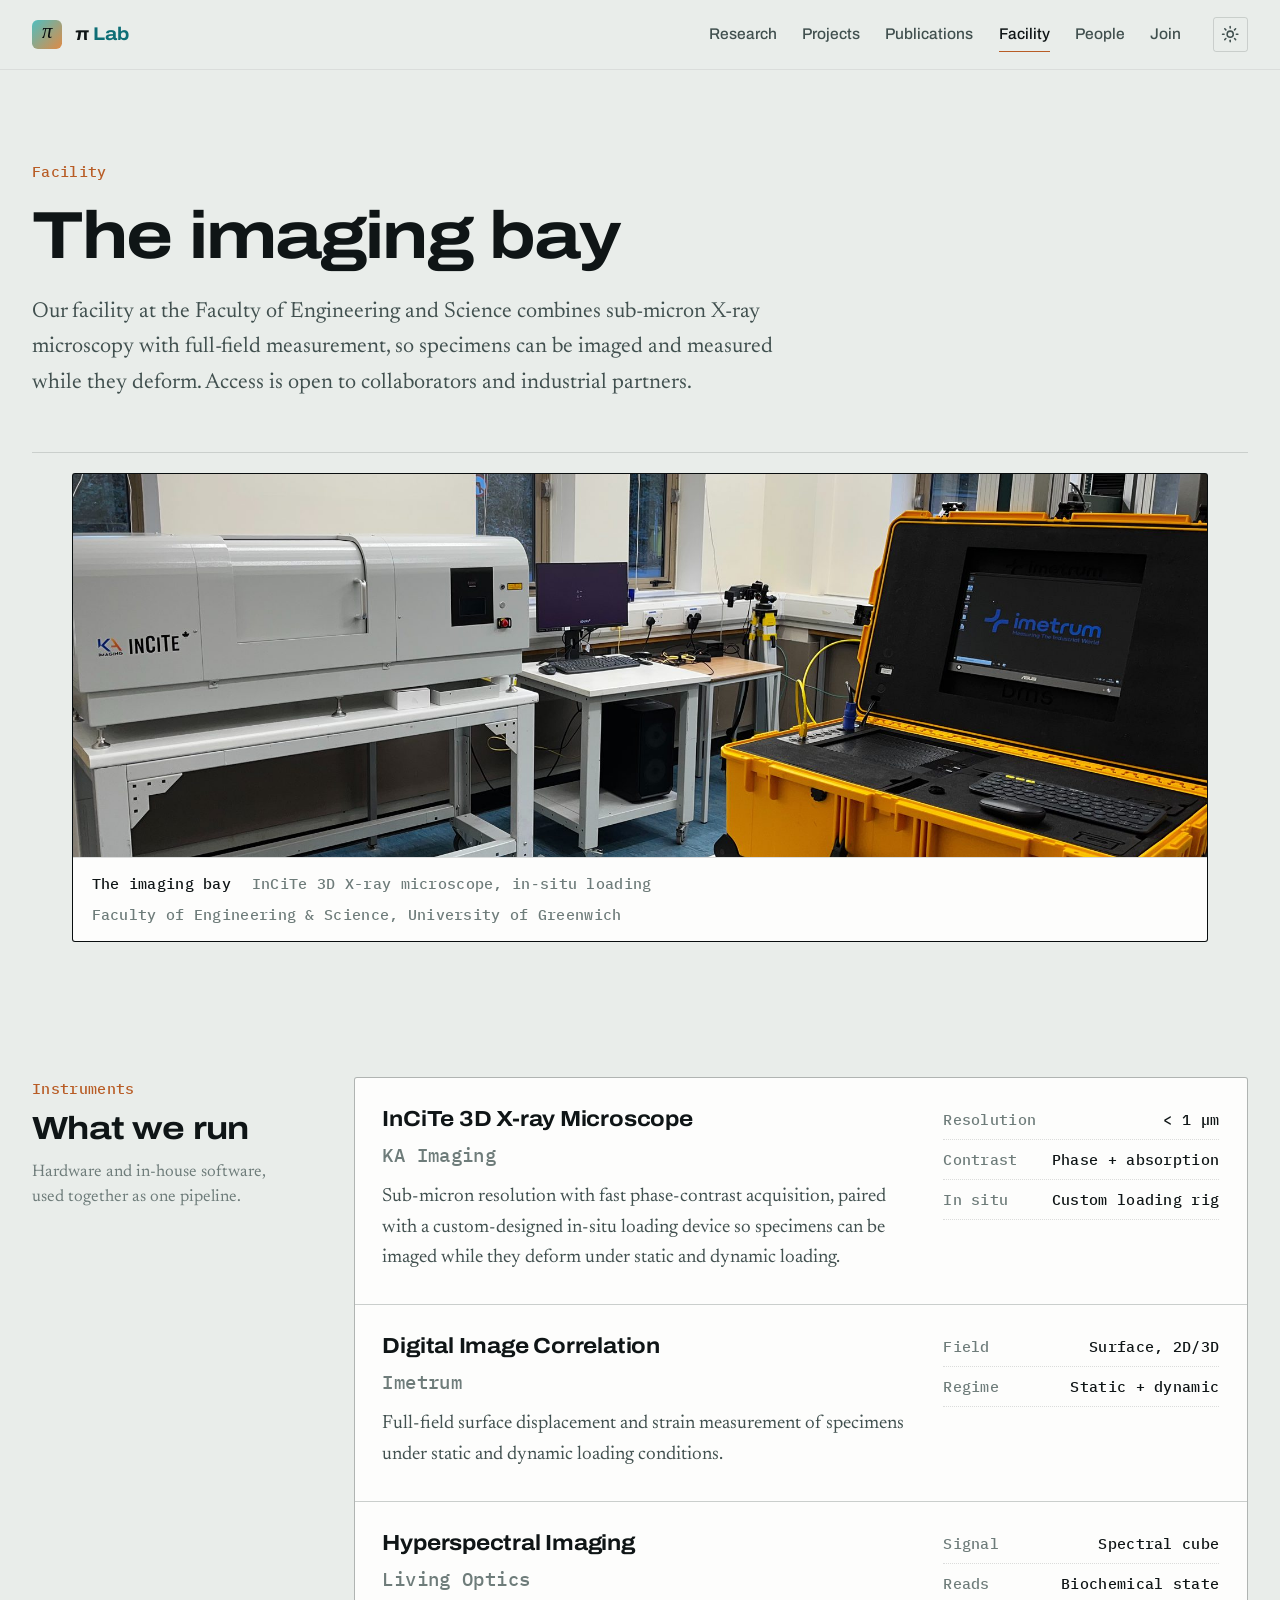
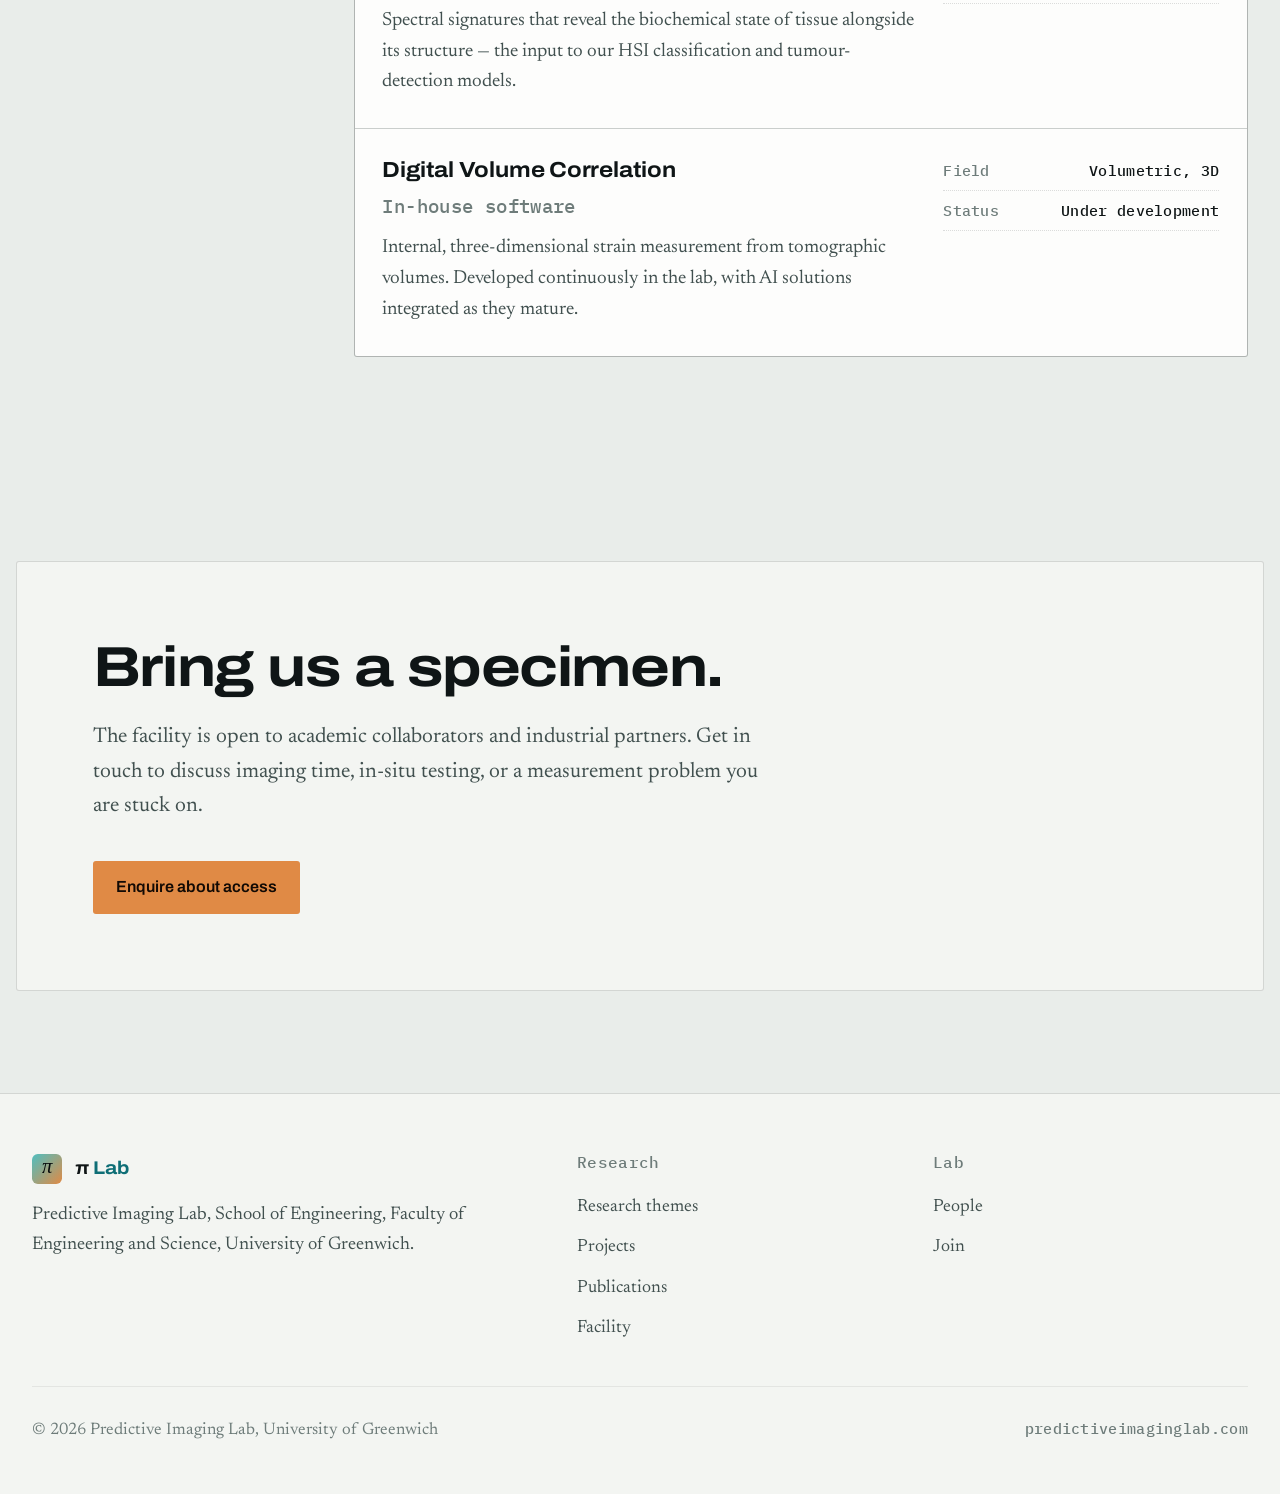
==== commit e89e2e17: "Wrap and centre the mobile nav; drop the Europe claim from Facility The mobile override replaced the" ====
--- a/facility.html
+++ b/facility.html
@@ -78,7 +78,6 @@
             <h3>InCiTe 3D X-ray Microscope</h3>
             <p class="vendor mono">KA Imaging</p>
             <p>Sub-micron resolution with fast phase-contrast acquisition, paired with a custom-designed in&#8209;situ loading device so specimens can be imaged while they deform under static and dynamic loading.</p>
-            <span class="flag mono">First and only of its kind in Europe</span>
           </div>
           <div class="specs mono">
             <div class="spec"><b>Resolution</b><span>&lt; 1 µm</span></div>
--- a/assets/css/site.css
+++ b/assets/css/site.css
@@ -493,9 +493,13 @@
   .roster-row .aff{text-align:left}
   .newsitem{grid-template-columns:1fr;gap:11.5px}
   .foot-grid{grid-template-columns:1fr;gap:32.2px}
-  .topbar-in{height:auto;flex-wrap:wrap;padding:11.5px 0;gap:11.5px 20.7px}
-  .nav{width:100%;order:3;gap:18.4px;overflow-x:auto;padding-bottom:2px;scrollbar-width:none}
-  .nav::-webkit-scrollbar{display:none}
+  /* The vertical padding is the only thing this needs to add; keeping the
+     shorthand's horizontal value at the .wrap gutter stops the bar from
+     running to the screen edges. */
+  .topbar-in{height:auto;flex-wrap:wrap;padding:11.5px 32.2px;gap:11.5px 20.7px}
+  /* Too many links for one row on a phone, so they wrap and centre rather
+     than sliding off the edge in a scroller nothing signals is scrollable. */
+  .nav{width:100%;order:3;flex-wrap:wrap;justify-content:center;gap:9.2px 18.4px}
   .nav a{white-space:nowrap}
   .join{margin:0 11.5px}
   .scrim{background:
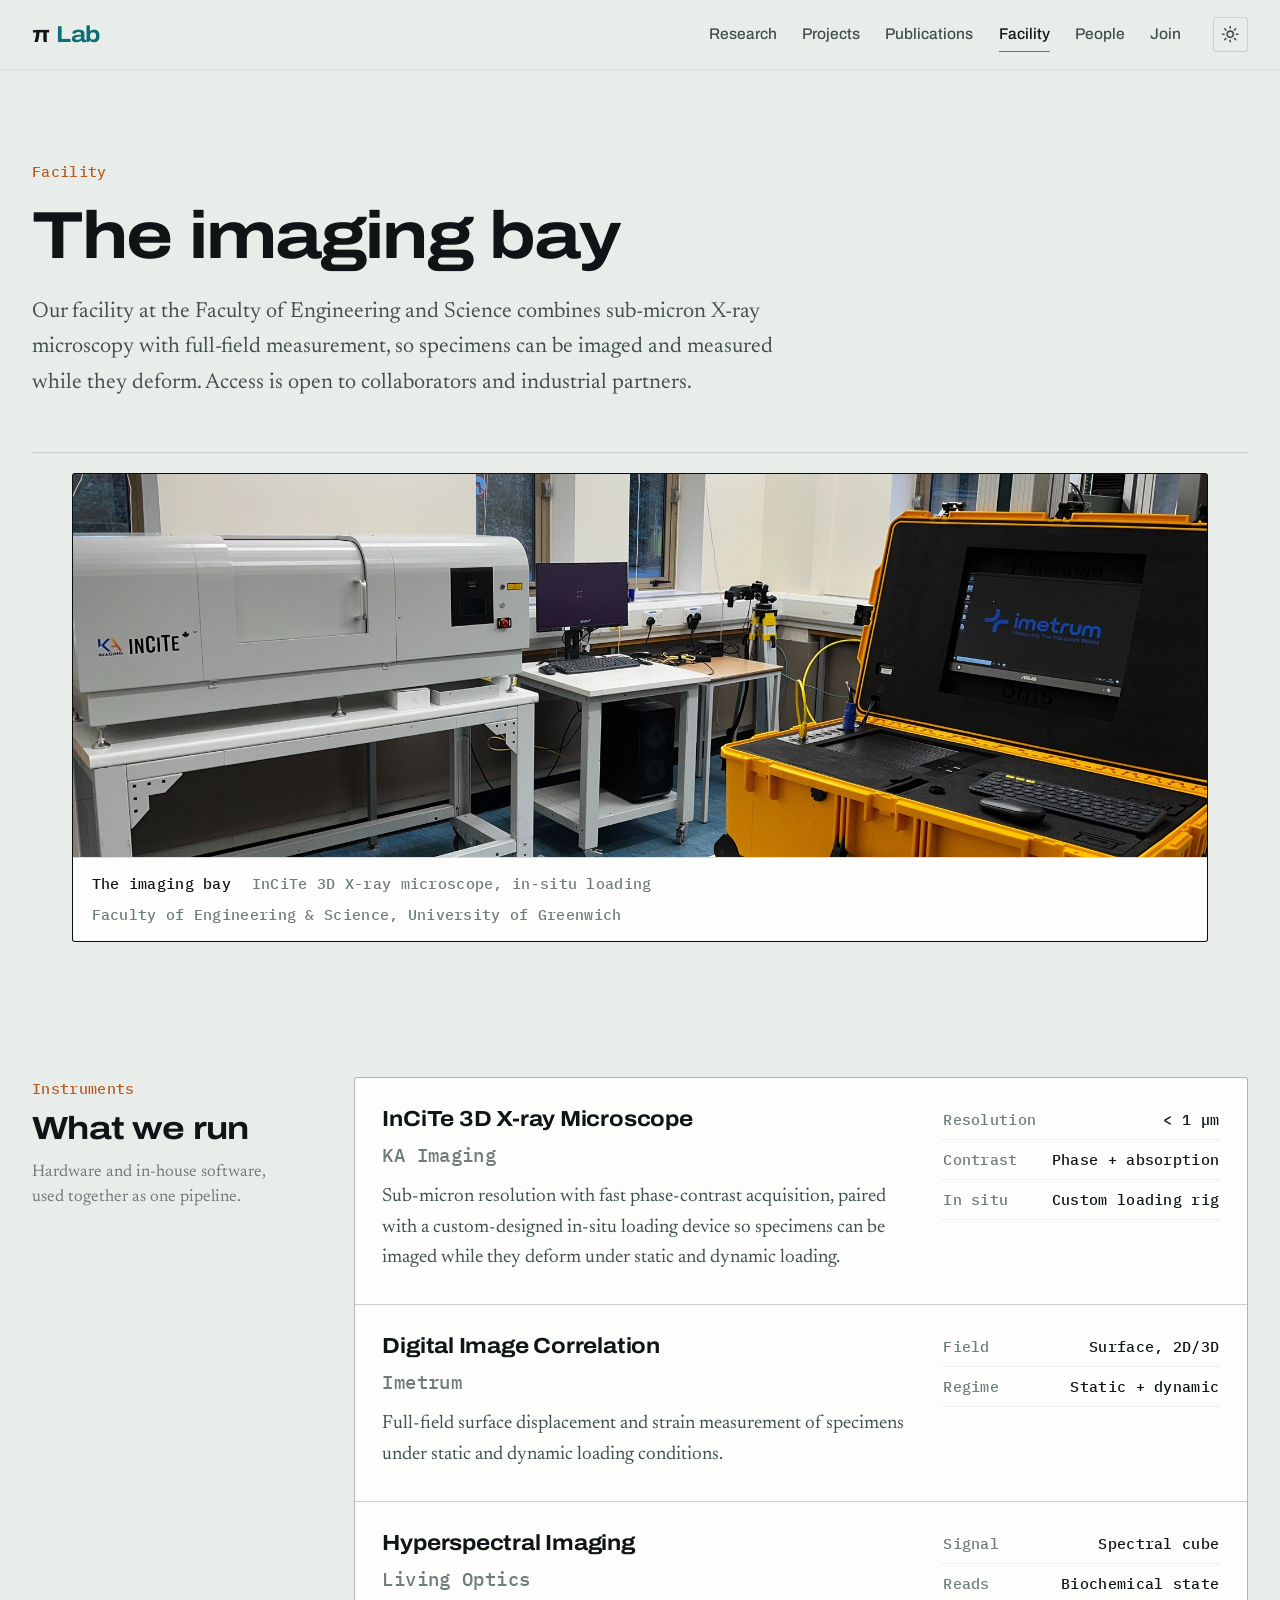
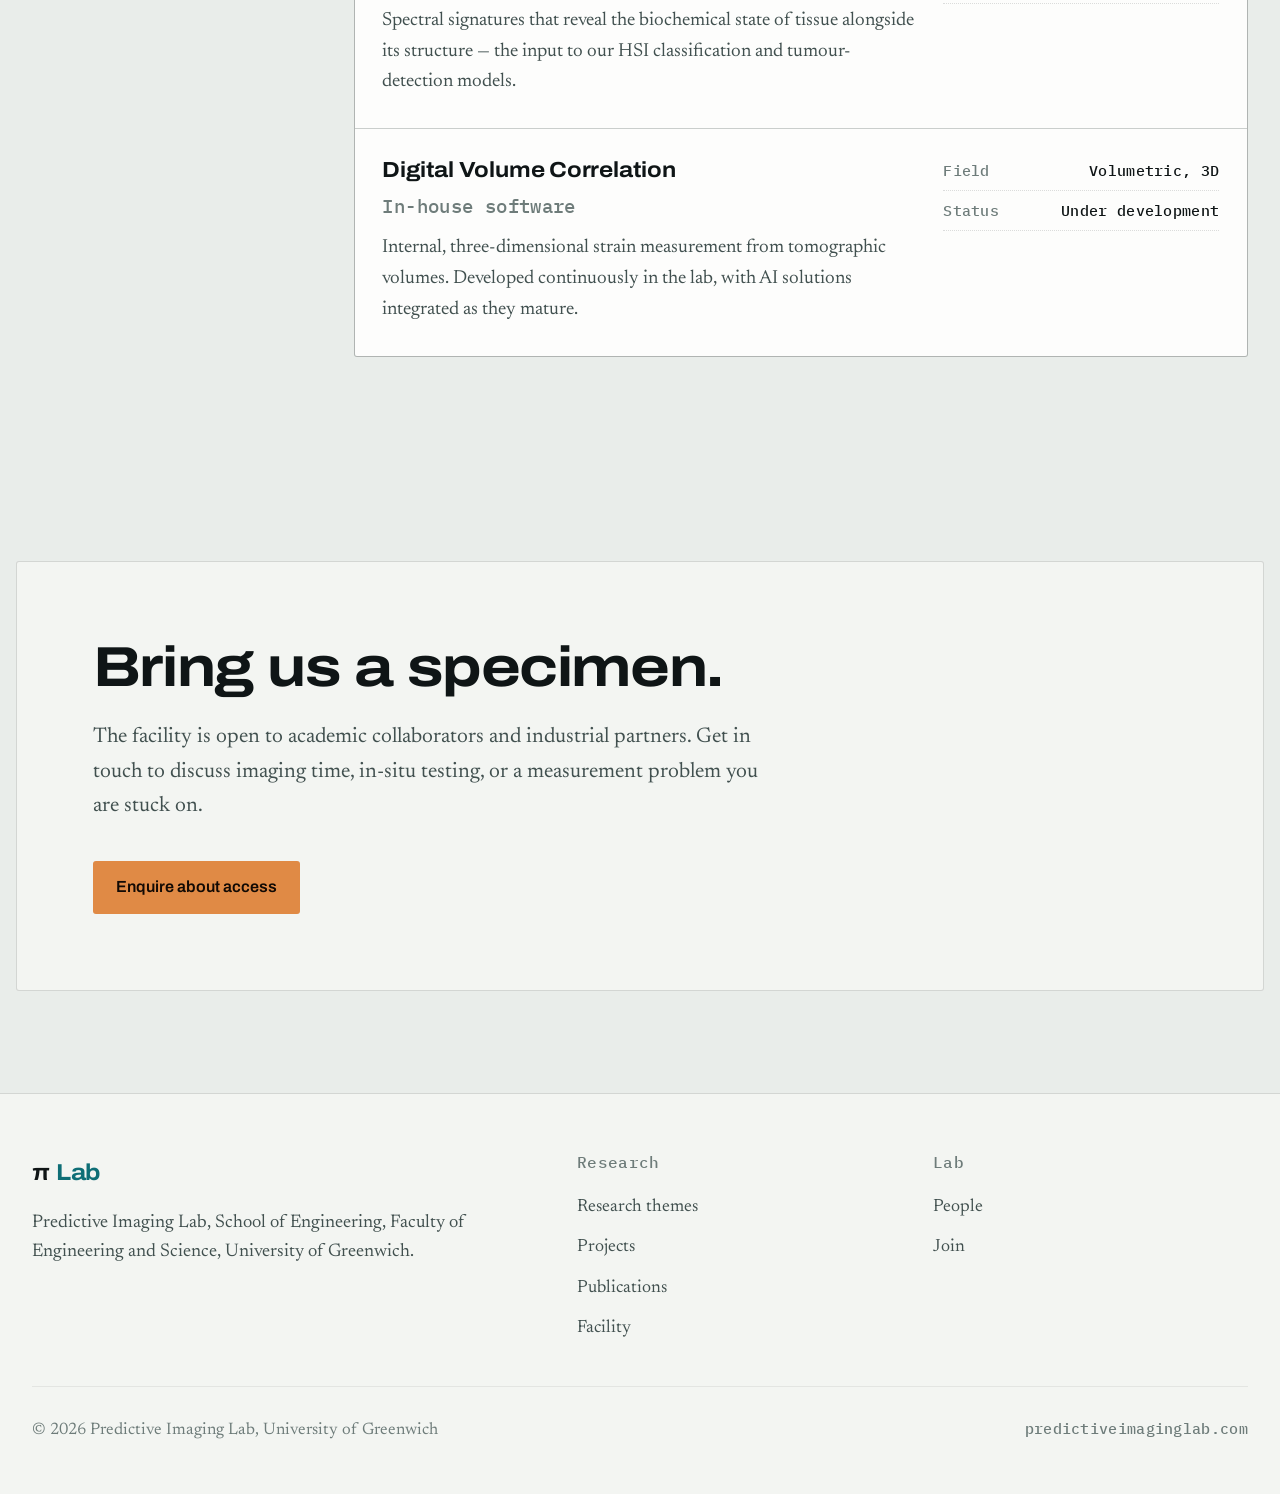
==== commit 774fee2d: "Drop the gradient π tile; the π Lab wordmark stands alone, a bit larger Co-Authored-By: Claude Opus " ====
--- a/facility.html
+++ b/facility.html
@@ -22,10 +22,9 @@
 <div class="topbar">
   <div class="wrap topbar-in">
     <a class="mark" href="index.html">
-      <span class="mark-glyph" aria-hidden="true">&pi;</span>
       <span class="mark-name">&pi; <span>Lab</span></span>
     </a>
-    <nav class="nav" aria-label="Primary">
+    <nav class="nav" id="primary-nav" aria-label="Primary">
       <a href="research.html">Research</a>
       <a href="projects.html">Projects</a>
       <a href="publications.html">Publications</a>
@@ -37,8 +36,13 @@
       <svg class="i-sun" viewBox="0 0 24 24" aria-hidden="true"><circle cx="12" cy="12" r="4"/><path d="M12 2v2"/><path d="M12 20v2"/><path d="m4.93 4.93 1.41 1.41"/><path d="m17.66 17.66 1.41 1.41"/><path d="M2 12h2"/><path d="M20 12h2"/><path d="m6.34 17.66-1.41 1.41"/><path d="m19.07 4.93-1.41 1.41"/></svg>
       <svg class="i-moon" viewBox="0 0 24 24" aria-hidden="true"><path d="M12 3a6 6 0 0 0 9 9 9 9 0 1 1-9-9Z"/></svg>
     </button>
+    <button class="navbtn" id="navtoggle" type="button" aria-label="Open menu" aria-expanded="false" aria-controls="primary-nav">
+      <svg class="i-bars" viewBox="0 0 24 24" aria-hidden="true"><path d="M3 6h18"/><path d="M3 12h18"/><path d="M3 18h18"/></svg>
+      <svg class="i-x" viewBox="0 0 24 24" aria-hidden="true"><path d="M5 5l14 14"/><path d="M19 5L5 19"/></svg>
+    </button>
   </div>
 </div>
+<div class="navscrim" id="navscrim" aria-hidden="true"></div>
 
 <main id="main">
 
@@ -141,7 +145,6 @@
     <div class="foot-grid">
       <div class="foot-about">
         <a class="mark" href="index.html">
-          <span class="mark-glyph" aria-hidden="true">&pi;</span>
           <span class="mark-name">&pi; <span>Lab</span></span>
         </a>
         <p>Predictive Imaging Lab, School of Engineering, Faculty of Engineering and Science, University of Greenwich.</p>
--- a/assets/css/site.css
+++ b/assets/css/site.css
@@ -117,19 +117,9 @@
 }
 .topbar-in{display:flex;align-items:center;gap:32.2px;height:var(--nav-h)}
 .mark{display:flex;align-items:center;gap:12.6px;text-decoration:none;margin-right:auto}
-.mark-glyph{
-  width:29.9px;height:29.9px;border-radius:5.8px;flex:none;
-  /* The mark is a fixed brand asset, so it keeps the bright accent pair in
-     both themes rather than following the theme tokens into darker values. */
-  background:linear-gradient(135deg, #4FBEC0, #E08A45);
-  display:flex;align-items:center;justify-content:center;
-  font-family:"Newsreader",Georgia,serif;font-style:italic;font-weight:500;
-  font-size:20.7px;line-height:1;color:var(--film);
-  padding-bottom:2px;
-}
 .mark-name{
   font-family:"Archivo",sans-serif;font-variation-settings:"wdth" 112;
-  font-weight:700;font-size:18.4px;letter-spacing:-.01em;
+  font-weight:700;font-size:23px;letter-spacing:-.01em;
 }
 .mark-name span{color:var(--teal)}
 .nav{display:flex;gap:25.3px}
@@ -511,6 +501,77 @@
 @media (max-width:480px){
   .people{grid-template-columns:repeat(2,1fr);gap:18.4px}
 }
+/* ------------------------------------------------------- mobile drawer -- */
+/* The six links stop fitting one row at 500px, and .topbar is sticky, so a
+   wrapped nav would hold roughly a seventh of a phone screen for the whole
+   scroll. Below 560px they move into an off-canvas panel instead. The button
+   needs site.js, so if that never runs the footer carries a full set of links
+   as the fallback. Breakpoint is mirrored by DRAWER_MAX in site.js. */
+.navbtn{display:none}
+.navscrim{display:none}
+
+@media (max-width:560px){
+  .navbtn{
+    display:grid;place-items:center;
+    border:1px solid var(--line);background:transparent;color:var(--ink-2);
+    border-radius:var(--r);width:34.5px;height:34.5px;padding:0;cursor:pointer;
+  }
+  .navbtn:hover{color:var(--ink);border-color:var(--ink-3)}
+  /* Bars and cross share one grid cell and cross-fade, so the button never
+     reflows as the panel opens. */
+  .navbtn svg{
+    grid-area:1/1;width:18.4px;height:18.4px;
+    fill:none;stroke:currentColor;stroke-width:2;stroke-linecap:round;
+    transition:opacity .2s ease, transform .2s ease;
+  }
+  .navbtn .i-x{opacity:0;transform:rotate(-90deg) scale(.5)}
+  .nav-open .navbtn .i-bars{opacity:0;transform:rotate(90deg) scale(.5)}
+  .nav-open .navbtn .i-x{opacity:1;transform:none}
+
+  .topbar-in{flex-wrap:nowrap;gap:11.5px}
+  /* backdrop-filter makes .topbar a containing block for fixed-position
+     descendants, which would anchor the drawer to the bar instead of the
+     viewport and crop it to the bar's height. The bar goes solid here so the
+     panel can position against the viewport. */
+  .topbar{backdrop-filter:none;background:var(--bench)}
+  /* Above the scrim, so the bar stays lit while the panel is open. */
+  .nav-open .topbar{z-index:70}
+  /* The panel is a child of .topbar, so it shares that stacking context and
+     would otherwise paint over its own close button. */
+  .themebtn,.navbtn{position:relative;z-index:80}
+
+  .navscrim{
+    display:block;position:fixed;inset:0;z-index:50;
+    background:rgba(5,9,10,.5);
+    opacity:0;pointer-events:none;transition:opacity .32s ease;
+  }
+  .nav-open .navscrim{opacity:1;pointer-events:auto}
+
+  .nav{
+    position:fixed;top:0;right:0;bottom:0;left:auto;z-index:60;
+    width:min(78vw,300px);
+    flex-direction:column;flex-wrap:nowrap;justify-content:flex-start;
+    align-items:stretch;gap:0;
+    padding:69px 27.6px 27.6px;
+    background:var(--bench-2);border-left:1px solid var(--line);
+    overflow-y:auto;overscroll-behavior:contain;
+    transform:translateX(100%);
+    /* visibility keeps the closed panel out of the tab order and the
+       accessibility tree; it flips back only once the slide-out has run. */
+    visibility:hidden;
+    transition:transform .32s cubic-bezier(.2,.7,.3,1), visibility 0s linear .32s;
+  }
+  .nav-open .nav{
+    transform:none;visibility:visible;
+    transition:transform .32s cubic-bezier(.2,.7,.3,1), visibility 0s;
+  }
+  .nav a{
+    font-size:19.5px;padding:13.8px 2px;
+    border-bottom:1px solid var(--line-2);
+  }
+  .nav-open body{overflow:hidden}
+}
+
 @media (prefers-reduced-motion: reduce){
   html{scroll-behavior:auto}
   *{animation:none!important;transition:none!important}
